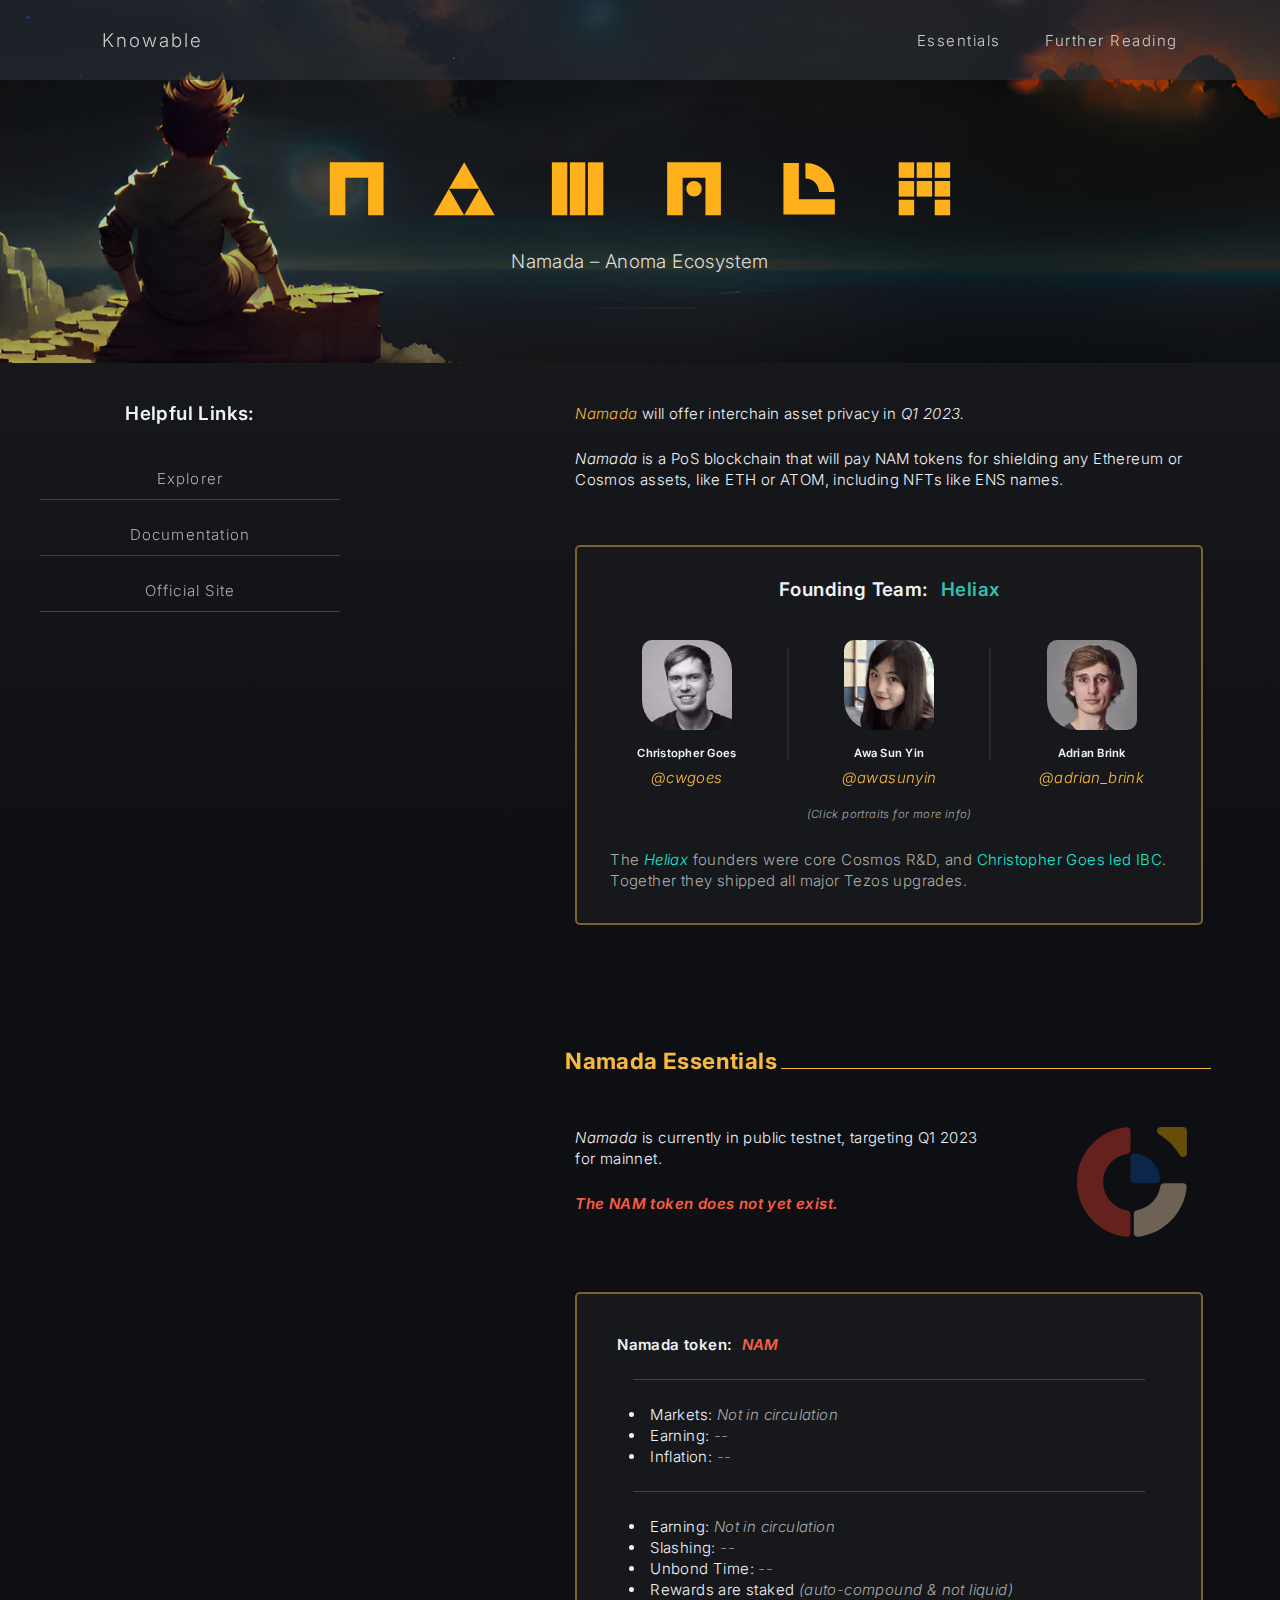
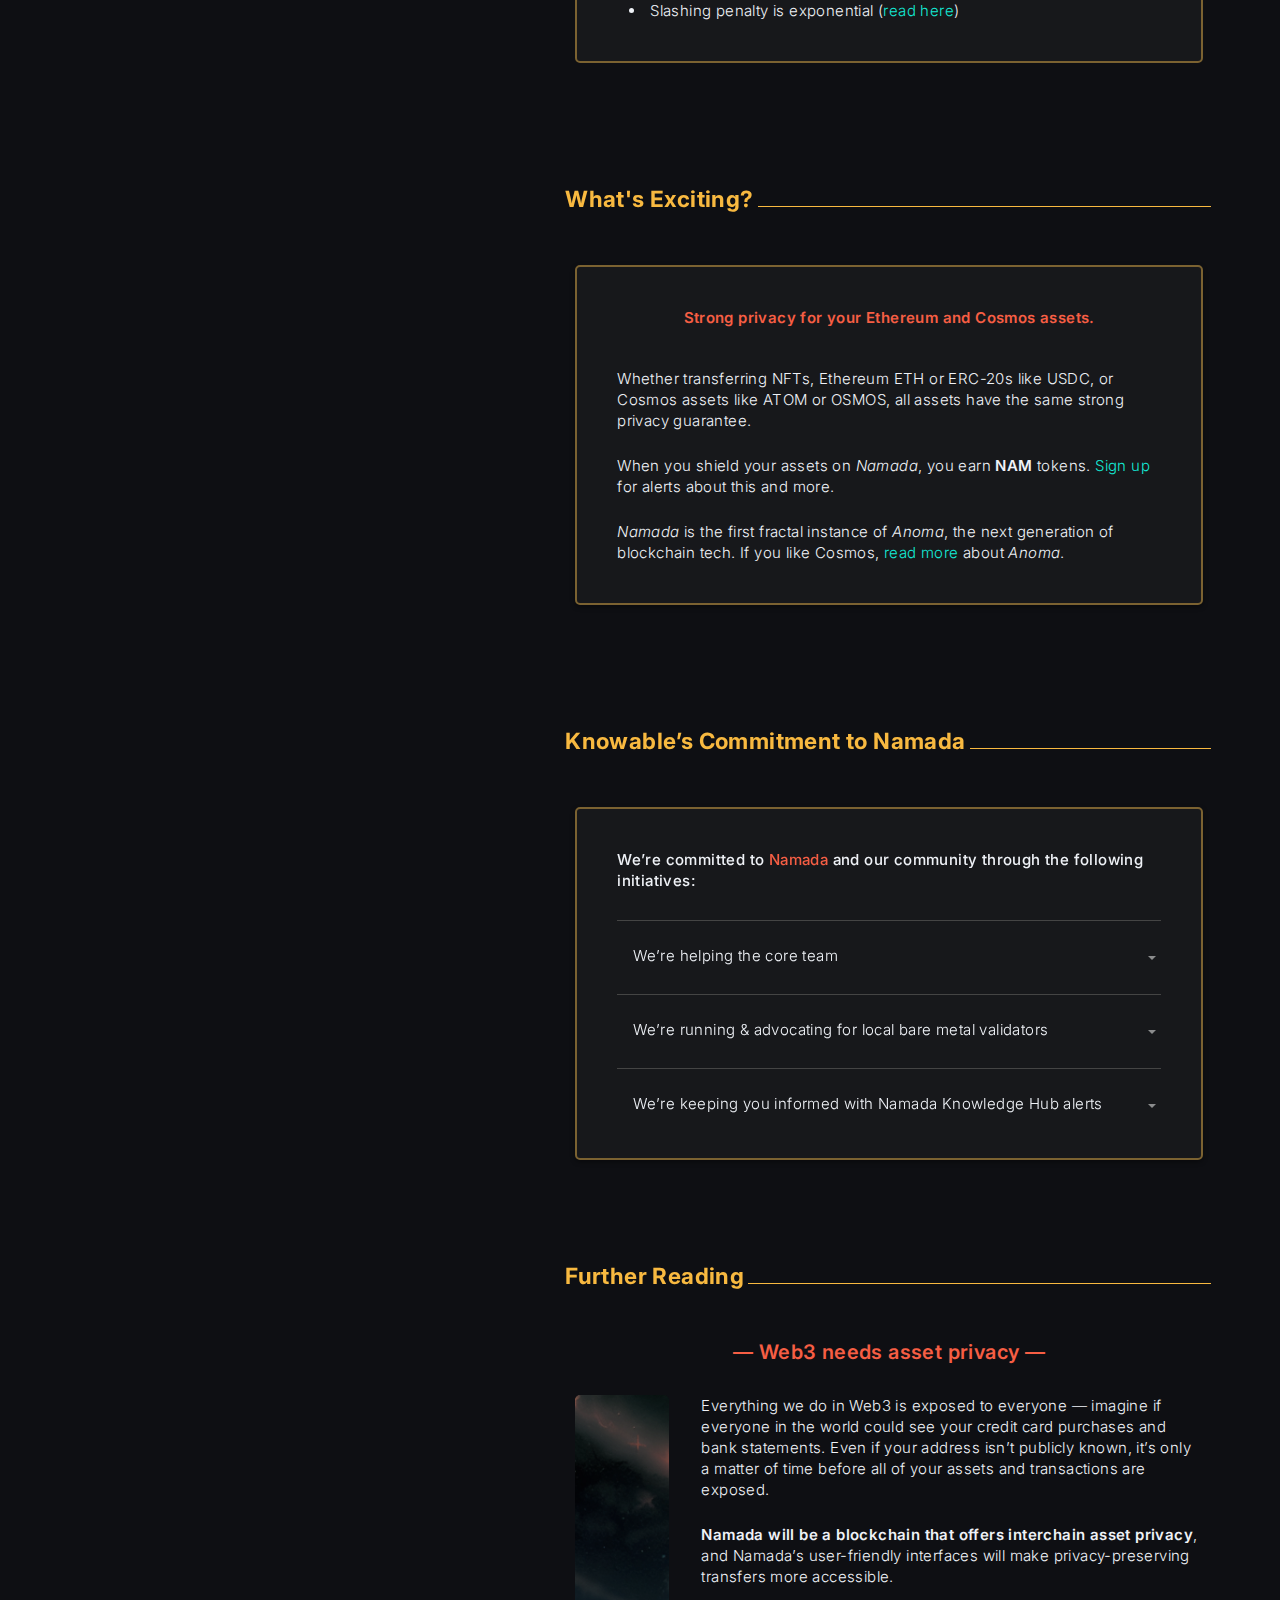
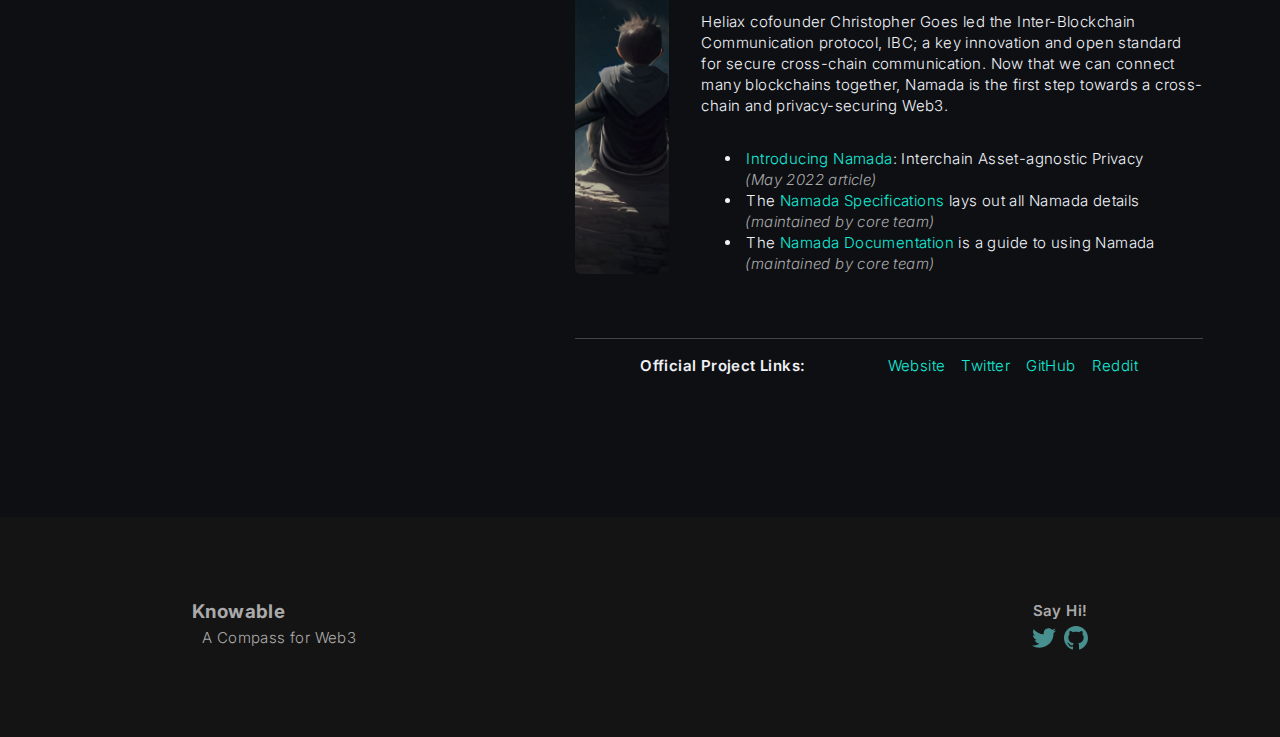
==== namada.html @ 047f239c "merge namada landing page" ====
<!doctype html>

<html lang="en">

<head>
  <meta charset="utf-8">
  <meta name="viewport" content="width=device-width, initial-scale=1, shrink-to-fit=no">

  <title>Knowable</title>
  <meta name="description" content="Knowable helps Web3 contributors to coordinate, inform & guide decentralized communities.">
  <meta name="author" content="Knowable.vc">

  <meta property="og:title" content="Knowable">
  <meta property="og:type" content="website">
  <meta property="og:url" content="https://knowable.vc/">
  <meta property="og:description" content="Knowable helps Web3 contributors to coordinate, inform & guide decentralized communities.">
  <meta property="og:image" content="assets/namada-share.jpg">

  <link rel="preconnect" href="https://fonts.googleapis.com">
  <link rel="preconnect" href="https://fonts.gstatic.com" crossorigin>
  <link href="https://fonts.googleapis.com/css2?family=Bitter:wght@700&family=Inter:wght@300;500;600&display=swap" rel="stylesheet">
  <link rel="icon" type="image/png" href="assets/favicon.png"/>
  <link rel="icon" href="assets/favicon.svg" type="image/svg+xml">
  <link href="css/tooltip.css" rel="stylesheet" />
  <link href="css/namada.css" rel="stylesheet" />
</head>

<body class="bg-gradient" id="body">
  <div class="blur" id="blur"></div>
  <!-- NavBar -->
    <nav id="mainNav" class="mainNav">
      <div class="nav-container">
        <div class="nav-row">
          <a class="navbar-brand" href="./index.html">Knowable</a>
          <button class="navbar-toggler">Menu</button>
        </div>

        <div id="navbarResponsive" class="navbarResponsive navbarResponsive-hide">
          <a class="nav-link" href="#essentials">Essentials</a>
          <!--<a class="nav-link" href="#blog">Blog</a>-->
          <a class="nav-link" href="#further">Further Reading</a>
        </div>
      </div>
    </nav>

  <!-- End NavBar -->

  <!-- Splash -->
    <div id="splash-spacer"></div>
    <div class="splash">
      <!--
      <div class="logo">
      </div>

      <img src="./assets/logo.png" class="logo">-->
      <svg class="logo" version="1.1" id="Layer_1" x="0px" y="0px" viewBox="0 0 984.1 154.5" style="enable-background:new 0 0 154.5 984.1; fill: #ffb11b;" xmlns="http://www.w3.org/2000/svg">
        <defs></defs>
        <g transform="matrix(1, 0, 0, 1, 321.050201, -321.249878)">
          <rect x="39.6" y="359" width="23" height="79"></rect>
          <rect x="93.3" y="359" width="23" height="79"></rect>
          <rect x="66.4" y="359" width="23" height="79"></rect>
        </g>
        <g transform="matrix(1, 0, 0, 1, 666.350281, -666.549866)">
          <path d="M115.7,748.7h-23c0-11.2-9.1-20.3-20.3-20.3l0-23C96.2,705.4,115.7,724.8,115.7,748.7z"></path>
          <polygon points="116.3,782.2 39.6,782.2 39.6,705.4 62.6,705.4 62.6,759.2 116.3,759.2 	"></polygon>
        </g>
        <g transform="matrix(1, 0, 0, 1, 838.250183, -838.44989)">
          <rect x="39.6" y="904.1" width="23" height="23.2"></rect>
          <rect x="93.3" y="904.1" width="23" height="23.2"></rect>
          <rect x="66.4" y="904.1" width="23" height="23.2"></rect>
          <rect x="66.4" y="876.2" width="23" height="23.2"></rect>
          <rect x="39.6" y="932" width="23" height="23.2"></rect>
          <rect x="93.3" y="932" width="23" height="23.2"></rect>
          <rect x="39.6" y="876.2" width="23" height="23.2"></rect>
          <rect x="93.3" y="876.2" width="23" height="23.2"></rect>
        </g>
        <g transform="matrix(1, 0, 0, 1, 494.650177, -494.849854)">
          <polygon points="118,611.6 95,611.6 95,555.6 61,555.6 61,611.6 37.9,611.6 37.9,532.6 118,532.6 	"></polygon>
          <circle cx="78" cy="572.1" r="11.5"></circle>
        </g>
        <polygon points="109.65 116.75 86.65 116.75 86.65 60.75 52.65 60.75 52.65 116.75 29.55 116.75 29.55 37.75 109.65 37.75"></polygon>
        <g transform="matrix(1, 0, 0, 1, 151.900192, -152.099884)">
          <polygon points="78,189.9 55.2,229.3 100.7,229.3 	"></polygon>
          <polygon points="55.2,229.3 32.4,268.8 78,268.8 	"></polygon>
          <polygon points="100.7,229.3 78,268.8 123.5,268.8 	"></polygon>
        </g>
      </svg>
      <h5 class="tag">Namada – Anoma Ecosystem</h5>
    </div>
  <!-- End Splash -->


  <div class="flex-column master-container">

    <div class="menu-container">
      <div class="menu-sticky">
        <div class="helpful-links">
          <ul class="helpful-list">
            <li class="text-bold helpful-title">
              Helpful Links:
            </li>
            <li class="helpful-li">
              <a href="https://namada.explorers.guru/validators" target="_blank" rel="noopener noreferrer" class="helpful-item">
                Explorer
              </a>
            </li>
            <li class="helpful-li">
              <a href="https://docs.namada.net/index.html" target="_blank" rel="noopener noreferrer" class="helpful-item">
                Documentation
              </a>
            </li>
            <li class="helpful-li">
              <a href="https://namada.net/" target="_blank" rel="noopener noreferrer" class="helpful-item">
                Official Site
              </a>
            </li>
          </ul>
        </div>
      </div>
    </div>

    <!--main content-->
    <div class="flex-column content-container">

      <!-- Intro -->
        <div class="intro flex-column">
          <p class="align-self-start"><span class="text-italic"><a href="https://namada.net/" class="link-yellow"  target="_blank" rel="noopener noreferrer">Namada</a></span> will offer interchain asset privacy in <span class="text-italic">Q1 2023.</span></p>
          <p class="align-self-start"><span class="text-italic">Namada</span> is a PoS blockchain that will pay NAM tokens for shielding any Ethereum or Cosmos assets, like ETH or ATOM, including NFTs like ENS names.</p>
        </div>
      <!-- End Intro -->

  <!-- Team -->
        <div class="team">
          <div class="flex-column">

            <div class="flex-column team-box">
              <h3>Founding Team: <a href="https://heliax.dev/" target="_blank" rel="noopener noreferrer">Heliax</a></h3>
              <div class="flex-row space-around portrait-container">
                <div class="portrait-card flex-column Tooltip-Wrapper">
                  <div class="portrait-debouncer">
                    <img src="./assets/chris.webp" class="portrait" id="chris-pic">
                  </div>
                  <h6>Christopher Goes</h6>
                  <a href="https://twitter.com/cwgoes" class="link-yellow handle text-italic" target="_blank" rel="noopener noreferrer">@cwgoes</a>
                  <div class="Tooltip-Tip tooltip-hide right tooltip-format" id="chris-bio">
                    <ul class="bullet-list commitment-list" style="max-width: 400px;">
                      <li>Author & lead of the IBC protocol</li>
                      <li>Early Cosmos core developer & protocol architect</li>
                      <li>Wyvern DEX founder (settles all OpenSea trades)</li>
                    </ul>
                  </div>
                </div>
                <div class="team-divider"></div>
                <div class="portrait-card flex-column Tooltip-Wrapper">
                  <div class="portrait-debouncer">
                    <img src="./assets/awa.webp" class="portrait" id="awa-pic" style="filter: grayscale(50%);">
                  </div>
                  <h6>Awa Sun Yin</h6>
                  <a href="https://twitter.com/awasunyin" class="link-yellow handle text-italic" target="_blank" rel="noopener noreferrer">@awasunyin</a>
                  <div class="Tooltip-Tip tooltip-hide bottom tooltip-format" id="awa-bio">
                    <ul class="bullet-list commitment-list">
                      <li>Data scientist & software engineer at Chainalysis</li>
                      <li>Researcher at Cosmos (Tendermint)</li>
                    </ul>
                  </div>
                </div>
                <div class="team-divider"></div>
                <div class="portrait-card flex-column Tooltip-Wrapper">
                  <div class="portrait-debouncer">
                    <img src="./assets/adrian.webp" class="portrait" id="adrian-pic">
                  </div>
                  <h6>Adrian Brink</h6>
                  <a href="https://twitter.com/adrian_brink" class="link-yellow handle text-italic" target="_blank" rel="noopener noreferrer">@adrian_brink</a>
                  <div class="Tooltip-Tip tooltip-hide left tooltip-format" id="adrian-bio">
                    <ul class="bullet-list commitment-list">
                      <li>Early core developer Cosmos (Tendermint)</li>
                      <li>Technologist at Web3Foundation | Polkadot</li>
                    </ul>
                  </div>
                </div>
              </div>
              <p class="more-info text-italic">(Click portraits for more info)</p>
              <p class="team-summary-lg dark-grey">The <span class="text-italic"><a href="https://heliax.dev/" target="_blank" rel="noopener noreferrer">Heliax</a></span> founders were core Cosmos R&D, and <a href="https://arxiv.org/abs/2006.15918" target="_blank" rel="noopener noreferrer">Christopher Goes led IBC</a>. Together they shipped all major Tezos upgrades.</p>
            </div>

            <p class="team-summary-sm">The <span class="text-italic"><a href="https://heliax.dev/" target="_blank" rel="noopener noreferrer">Heliax</a></span> founders were core Cosmos R&D, and <a href="https://arxiv.org/abs/2006.15918" target="_blank" rel="noopener noreferrer">Christopher Goes led IBC</a>. Together they shipped all major Tezos upgrades.</p>
          </div>
        </div>
      <!-- End Team -->

      <!-- Namada Essentials -->
        <div class="essentials" id="essentials">
          <div class="flex-row section-head">
            <h2>Namada Essentials</h2><div class="yellow-rule" ></div>
          </div>

          <div class="flex-row space-between" style="margin-bottom: 55px;">
            <div>
            <p class="essentials-status"><span class="text-italic">Namada</span> is currently in public testnet, targeting Q1 2023 for mainnet.</p>
            <p class="text-italic text-bold token-name">The NAM token does not yet exist.</p>
            </div>
            <svg class="es-image" viewBox="0 0 335 335" fill="none" xmlns="http://www.w3.org/2000/svg">
              <defs></defs>
              <path fill="#eb4236" d="M162.914 322.736C162.908 324.327 162.568 325.9 161.917 327.351C161.267 328.803 160.319 330.102 159.135 331.166C157.952 332.229 156.559 333.033 155.046 333.525C153.533 334.017 151.933 334.187 150.351 334.023C65.9093 325.503 0 254.21 0 167.524C0 80.7889 65.9815 9.46668 150.488 1.0105C152.072 0.848236 153.672 1.01973 155.186 1.51391C156.699 2.00809 158.092 2.81399 159.275 3.87963C160.458 4.94528 161.404 6.24701 162.053 7.70089C162.702 9.15476 163.039 10.7285 163.042 12.3206L163.08 69.8498C163.092 72.5484 162.142 75.1631 160.401 77.2248C158.66 79.2864 156.241 80.6601 153.578 81.0993C133.018 84.3799 114.301 94.8832 100.788 110.723C87.2753 126.563 79.8525 146.701 79.8525 167.521C79.8525 188.342 87.2753 208.48 100.788 224.319C114.301 240.159 133.018 250.662 153.578 253.943C156.24 254.382 158.658 255.756 160.397 257.82C162.135 259.883 163.08 262.499 163.06 265.197L162.914 322.736Z" fill="black"></path>
              <path fill="#ffe2bd" d="M333.955 183.45C326.504 262.367 264.256 325.331 185.668 333.887C184.078 334.061 182.469 333.899 180.946 333.41C179.423 332.922 178.02 332.118 176.829 331.051C175.637 329.984 174.684 328.677 174.031 327.217C173.378 325.757 173.04 324.176 173.039 322.577V264.928C173.031 262.261 173.964 259.677 175.674 257.63C177.383 255.584 179.76 254.205 182.386 253.738C200.463 250.576 217.089 241.814 229.917 228.69C242.745 215.567 251.126 198.745 253.876 180.6C254.287 177.916 255.647 175.468 257.709 173.701C259.771 171.934 262.398 170.965 265.114 170.971H322.627C324.214 170.972 325.783 171.305 327.233 171.949C328.684 172.592 329.984 173.531 331.05 174.706C332.117 175.881 332.926 177.266 333.426 178.772C333.926 180.278 334.106 181.872 333.954 183.451" fill="black"></path>
              <path fill="#0a4ea0" d="M163.086 92.1215V159.594C163.086 162.611 164.285 165.504 166.419 167.638C168.552 169.771 171.446 170.969 174.463 170.969H242.736C244.35 170.966 245.945 170.62 247.415 169.954C248.885 169.289 250.197 168.319 251.265 167.108C252.332 165.897 253.13 164.474 253.606 162.932C254.082 161.39 254.225 159.764 254.026 158.163C249.119 117.515 220.711 85.8447 175.809 80.8246C174.213 80.6388 172.596 80.7922 171.064 81.2749C169.532 81.7575 168.119 82.5584 166.918 83.6251C165.717 84.6919 164.755 86.0003 164.095 87.4648C163.435 88.9292 163.091 90.5167 163.087 92.123" fill="black"></path>
              <path fill="#edae02" d="M243.281 11.6423C243.289 13.7137 243.846 15.746 244.896 17.5316C245.946 19.3171 247.451 20.7919 249.258 21.8052C275.796 36.8678 297.737 58.8663 312.731 85.4443C313.742 87.258 315.218 88.7699 317.006 89.8247C318.795 90.8794 320.832 91.4391 322.909 91.4463H323.088C326.176 91.4463 329.137 90.2197 331.321 88.0363C333.504 85.853 334.731 82.8917 334.731 79.804V11.6423C334.731 8.55456 333.504 5.5933 331.321 3.40995C329.137 1.22659 326.176 0 323.088 0L254.926 0C251.838 0 248.877 1.22659 246.694 3.40995C244.51 5.5933 243.284 8.55456 243.284 11.6423" fill="black"></path>
            </svg>
          </div>

          <div class="es-box">
            <div style="width: 100%;">
              <p class="native-token text-bold">Namada token: <span class="text-italic token-name" style="margin-left: 0.3rem;">NAM</span></p>
              <ul class="bullet-list es-list">
                <li><span>Markets: <span class="text-italic dark-grey">Not in circulation</span></span></li>
                <li><span>Earning: <span class="text-italic dark-grey">--</span></span></li>
                <li><span>Inflation: <span class="text-italic dark-grey">--</span></span></li>
              </ul>
              <ul class="bullet-list es-list">
                <li><span>Earning: <span class="text-italic dark-grey">Not in circulation</span></span></li>
                <li><span>Slashing: <span class="text-italic dark-grey">--</span></span></li>
                <li><span>Unbond Time: <span class="text-italic dark-grey">--</span></span></li>
                <li><span>Rewards are staked <span class="text-italic dark-grey">(auto-compound & not liquid)</span></span></li>
                <li><span>Slashing penalty is exponential (<a href="https://specs.anoma.net/main/architecture/economics/proof-of-stake/cubic-slashing.html" target="_blank" rel="noopener noreferrer">read here</a>)</span></li>
              </ul>
            </div>
          </div>

            <!--
            <img src="./assets/n.png" class="es-image">
          -->

        </div>
      <!-- End Namada Essentials -->

      <!-- Helpful Links -->
      <div class="helpful-links" id="helpful-mobile">
        <ul class="helpful-list">
          <li class="text-bold helpful-title">
            Helpful Links:
          </li>
          <li class="helpful-li">
            <a href="https://namada.explorers.guru/validators" target="_blank" rel="noopener noreferrer" class="helpful-item">
              Explorer
            </a>
          <li class="helpful-li">
            <a href="https://docs.namada.net/index.html" target="_blank" rel="noopener noreferrer" class="helpful-item">
              Documentation
            </a>
          </li>
          <li class="helpful-li">
            <a href="https://namada.net/" target="_blank" rel="noopener noreferrer" class="helpful-item">
              Official Site
            </a>
          </li>
        </ul>
      </div>

      <!-- End Helpful Links -->

      <!-- What's Exciting? -->
        <div class="exciting">
          <div class="flex-row section-head">
            <h2>What's Exciting?</h2><div class="yellow-rule" ></div>
          </div>
          <div class="exciting-box">
            <p class="earn text-bold">Strong privacy for your Ethereum and Cosmos assets.</p>
            <p>Whether transferring NFTs, Ethereum ETH or ERC-20s like USDC, or Cosmos assets like ATOM or OSMOS, all assets have the same strong privacy guarantee.</p>
            <p>When you shield your assets on <span class="text-italic">Namada</span>, you earn <span class="text-bold">NAM</span> tokens. <a href="#">Sign up</a> for alerts about this and more.</p>
            <p><span class="text-italic">Namada</span> is the first fractal instance of <span class="text-italic">Anoma</span>, the next generation of blockchain tech. If you like Cosmos, <a href="https://anoma.net/" target="_blank" rel="noopener noreferrer">read more</a> about <span class="text-italic">Anoma</span>.</p>
          </div>

        </div>
      <!-- End What's Exciting? -->

      <!-- Commitment -->
        <div class="commitment">
          <div class="gt-500">
            <div class="flex-row section-head">
              <h2>Knowable’s Commitment to Namada</h2><div class="yellow-rule" ></div>
            </div>
          </div>

          <div class="lt-500">
            <h2 class="header-utility hide-md">Knowable's</h2>
            <div class="flex-row section-head">
              <h2>Commitment to Namada</h2><div class="yellow-rule" ></div>
            </div>
          </div>

            <div class="flex-row">
              <img class="commitment-sb" src="./assets/commitment.jpg">
              <div class="commitment-box flex-column">
                <p class="" style="font-weight:500; text-align:left;">We’re committed to <span style="color: var(--orange);">Namada</span> and our community through the following initiatives:</p>

                <ul class="commitment-item">
                  <li>
                    <input id="check01" type="checkbox" name="menu"/>
                    <label for="check01">We’re helping the core team</label>
                    <ul class="submenu">
                      <li>Infrastructure support & testing.</li>
                      <li>Validator recruiting.</li>
                      <li>RPGF nomination efforts.</li>
                    </ul>
                  </li>
                </ul>

                <ul class="commitment-item">
                  <li>
                    <input id="check02" type="checkbox" name="menu"/>
                    <label for="check02">We’re running & advocating for local bare metal validators</label>
                    <ul class="submenu">
                      <li>Local bare metal infrastructure; bare metal advocacy & education.</li>
                      <li>Staking services & education.</li>
                      <li>Governance participation, education & advocacy.</li>
                    </ul>
                  </li>
                </ul>

                <ul class="commitment-item">
                  <li>
                    <input id="check03" type="checkbox" name="menu"/>
                    <label for="check03">We’re keeping you informed with Namada Knowledge Hub alerts</label>
                    <ul class="submenu">
                      <li>Stay up to date on launch progress, token news & more.</li>
                      <li>Sign up <a href="#">here</a>!</li>
                    </ul>
                  </li>
                </ul>

                <!--<p style="margin-top: 3.5rem; color: var(--yellow-text); text-align: center;">[sentence for call to action to join our efforts and also to delegate NAM]</p>-->
              </div>
              <img class="commitment-sb sb-right" src="./assets/commitment.jpg">
            </div>


        </div>
      <!-- End Commitment -->

      <!-- Blog --
        <div class="blog" id="blog">
          <div class="flex-row section-head">
            <h2>From Our Blog</h2><div class="yellow-rule" ></div>
          </div>
          <div class="flex-column blog-box">

            <!--Article--
            <div class="blog-debouncer">
              <a href="#" class="blog-card">
                <div class="flex-row">
                  <img src="./assets/article1.jpg" class="blog-image-lg">
                  <div class="blog-right">
                    <p class="blog-title text-bold">Data Security in a Digital Society</p>
                    <p class="blog-date text-italic">6 January, 2023</p>
                    <div class="flex-row">
                      <img src="./assets/article1.jpg" class="blog-image-sm">
                      <p class="blog-description">We’re rapidly moving from a material society to a busy, digital metropolis, with Web3 promising us digital ownership–but who wants to live in a busy metropolis without curtains?</p>
                    </div>
                  </div>
                </div>
              </a>
            </div>
            <!--end article--

          </div>
        </div>
      <!-- End Blog -->

      <!-- Further Reading -->
        <div class="further-reading" id="further">
          <div class="flex-row section-head">
            <h2>Further Reading</h2><div class="yellow-rule" ></div>
          </div>

          <div>
            <p class="topic text-bold">— Web3 needs asset privacy —</p>
            <div class="flex-row">
              <img class="commitment-sb further-sb" src="./assets/commitment.jpg">
              <div>
                <p>Everything we do in Web3 is exposed to everyone — imagine if everyone in the world could see your credit card purchases and bank statements. Even if your address isn’t publicly known, it’s only a matter of time before all of your assets and transactions are exposed.</p>
                <p><span class="text-bold">Namada will be a blockchain that offers interchain asset privacy</span>, and Namada’s user-friendly interfaces will make privacy-preserving transfers more accessible.</p>
                <p>Heliax cofounder Christopher Goes led the Inter-Blockchain Communication protocol, IBC; a key innovation and open standard for secure cross-chain communication. Now that we can connect many blockchains together, Namada is the first step towards a cross-chain and privacy-securing Web3.</p>
                <ul class="bullet-list commitment-list" style="margin-top: 2rem;">
                  <li><a href="https://blog.namada.net/introducing-namada-interchain-asset-agnostic-privacy/" target="_blank" rel="noopener noreferrer">Introducing Namada</a>: Interchain Asset-agnostic Privacy <span class="further-detail text-italic">(May 2022 article)</span></li>
                  <li>The <a href="https://specs.namada.net/" target="_blank" rel="noopener noreferrer">Namada Specifications</a> lays out all Namada details <span class="further-detail text-italic">(maintained by core team)</span></li>
                  <li>The <a href="https://docs.namada.net/" target="_blank" rel="noopener noreferrer">Namada Documentation</a> is a guide to using Namada <span class="further-detail text-italic">(maintained by core team)</span></li>
                </ul>
              </div>
            </div>
          </div>

            <ul class="social-list">
              <li class="social-heading text-bold">Official Project Links:</li>
              <li>
                <ul class="social-list-l2">
                  <li class="social-li"><a href="https://namada.net/" target="_blank" rel="noopener noreferrer" class="social">Website</a></li>
                  <li class="social-li"><a href="https://twitter.com/namadanetwork" target="_blank" rel="noopener noreferrer" class="social">Twitter</a></li>
                  <li class="social-li"><a href="https://github.com/anoma/namada" target="_blank" rel="noopener noreferrer" class="social">GitHub</a></li>
                  <li class="social-li"><a href="https://www.reddit.com/r/Namada/" target="_blank" rel="noopener noreferrer" class="social">Reddit</a></li>
                </ul>
              </li>
            </ul>
        </div>

      <!-- End Further Reading -->
    </div>
  </div>

  <!-- Footer -->
    <div class="footer flex-row">
      <div>
        <a href="./index.html"><h5>Knowable</h5></a>
        <p style="padding-left:10px;">A Compass for Web3</p>
      </div>
      <div class="flex-column">
        <p class="text-bold">Say Hi!</p>
        <div class="flex-row" style="gap: 8px;">
          <a href="https://twitter.com/vKnowable" target="_blank" rel="noopener noreferrer" class="social">
            <svg class="social-icon" width="24" height="24" viewBox="0 0 24 24" xmlns="http://www.w3.org/2000/svg">
              <defs></defs>
              <path d="M24 4.557c-.883.392-1.832.656-2.828.775 1.017-.609 1.798-1.574 2.165-2.724-.951.564-2.005.974-3.127 1.195-.897-.957-2.178-1.555-3.594-1.555-3.179 0-5.515 2.966-4.797 6.045-4.091-.205-7.719-2.165-10.148-5.144-1.29 2.213-.669 5.108 1.523 6.574-.806-.026-1.566-.247-2.229-.616-.054 2.281 1.581 4.415 3.949 4.89-.693.188-1.452.232-2.224.084.626 1.956 2.444 3.379 4.6 3.419-2.07 1.623-4.678 2.348-7.29 2.04 2.179 1.397 4.768 2.212 7.548 2.212 9.142 0 14.307-7.721 13.995-14.646.962-.695 1.797-1.562 2.457-2.549z"></path>
            </svg>
          </a>
          <a href="https://github.com/vknowable" target="_blank" rel="noopener noreferrer" class="social">
            <svg class="social-icon" width="24" height="24" viewBox="0 0 24 24" xmlns="http://www.w3.org/2000/svg">
              <defs></defs>
              <path d="M12 0c-6.626 0-12 5.373-12 12 0 5.302 3.438 9.8 8.207 11.387.599.111.793-.261.793-.577v-2.234c-3.338.726-4.033-1.416-4.033-1.416-.546-1.387-1.333-1.756-1.333-1.756-1.089-.745.083-.729.083-.729 1.205.084 1.839 1.237 1.839 1.237 1.07 1.834 2.807 1.304 3.492.997.107-.775.418-1.305.762-1.604-2.665-.305-5.467-1.334-5.467-5.931 0-1.311.469-2.381 1.236-3.221-.124-.303-.535-1.524.117-3.176 0 0 1.008-.322 3.301 1.23.957-.266 1.983-.399 3.003-.404 1.02.005 2.047.138 3.006.404 2.291-1.552 3.297-1.23 3.297-1.23.653 1.653.242 2.874.118 3.176.77.84 1.235 1.911 1.235 3.221 0 4.609-2.807 5.624-5.479 5.921.43.372.823 1.102.823 2.222v3.293c0 .319.192.694.801.576 4.765-1.589 8.199-6.086 8.199-11.386 0-6.627-5.373-12-12-12z"></path>
            </svg>
          </a>
        </div>
    </div>
  </div>
  <!-- End Footer -->

  <script src="js/namada-scripts.js"></script>

</body>

</html>
---- css/tooltip.css ----
/* Custom properties */
:root {
  --tooltip-text-color: #eff2f7;
  --tooltip-background-color: #b43c27;
  --tooltip-margin: 10px;
  --tooltip-arrow-size: 6px;
}

.tooltip-hide {
  display: none;
  height 0px; opacity: 0;
}

/* Wrapping */
.Tooltip-Wrapper {
  display: inline-block;
  position: relative;
}

/* Absolute positioning */
.Tooltip-Tip {
  position: absolute;
  border-radius: 4px;
  left: 50%;
  transform: translateX(-50%) translateY(+65%);
  padding: 1rem 0.25rem;
  color: var(--tooltip-text-color);
  background: var(--tooltip-background-color);
  font-size: 0.875rem;
  font-family: 'Inter', sans-serif;
  line-height: 1.35;
  z-index: 100;
  white-space: normal;
  width: 250px;
   height: auto;
 opacity: 1;
  transition: opacity 2s ease;
}
@media only screen and (min-width: 1101px) {
.Tooltip-Tip {
  white-space: nowrap;
  width: auto;
  transform: translateX(-50%);
}
}

/* CSS border triangles */
.Tooltip-Tip::before {
  content: " ";
  left: 50%;
  border: solid transparent;
  height: 0;
  width: 0;
  position: absolute;
  pointer-events: none;
  border-width: var(--tooltip-arrow-size);
  margin-left: calc(var(--tooltip-arrow-size) * -1);
}

/* Absolute positioning */
.Tooltip-Tip.top {
  top: calc(var(--tooltip-margin) * -1);
}
/* CSS border triangles */
.Tooltip-Tip.top::before {
  top: 100%;
  border-top-color: var(--tooltip-background-color);
}

/* Absolute positioning */
.Tooltip-Tip.right {
  left: calc(100% + var(--tooltip-margin));
  top: 50%;
  transform: translateX(0) translateY(-50%);
}
/* CSS border triangles */
.Tooltip-Tip.right::before {
  left: calc(var(--tooltip-arrow-size) * -1);
  top: 50%;
  transform: translateX(0) translateY(-50%);
  border-right-color: var(--tooltip-background-color);
}

/* Absolute positioning */
.Tooltip-Tip.bottom {
  bottom: calc(var(--tooltip-margin) * -1);
}
/* CSS border triangles */
.Tooltip-Tip.bottom::before {
  bottom: 100%;
  border-bottom-color: var(--tooltip-background-color);
}

/* Absolute positioning */
.Tooltip-Tip.left {
  left: auto;
  right: calc(100% + var(--tooltip-margin));
  top: 50%;
  transform: translateX(0) translateY(-50%);
}
/* CSS border triangles */
.Tooltip-Tip.left::before {
  left: auto;
  right: calc(var(--tooltip-arrow-size) * -2);
  top: 50%;
  transform: translateX(0) translateY(-50%);
  border-left-color: var(--tooltip-background-color);
}
---- css/namada.css ----
*,
*::before,
*::after {
  box-sizing: border-box;
}

:root {
  --orange: #f65e44;
  --yellow-text: #f8b940;
  --yellow-border: #7b6231;
}

@media (prefers-reduced-motion: no-preference) {
  :root {
    scroll-behavior: smooth;
  }
}

/*
* {
  border: 1px solid red;
}
@media only screen and (min-width: 1281px) {
  * {
    border: 1px solid purple;
  }
}
@media only screen and (min-height: 833px) {
  * {
    border: 1px solid purple;
  }
}*/

html {
  background: #0e0f13;
}
body {
  margin: 0;
  color: #eff2f7;
  font-size: 15px;
  font-family: 'Inter', sans-serif;
  font-weight: 300;
  line-height: 140%;
  letter-spacing: 0.4px;
  text-align: left;
  -webkit-text-size-adjust: 100%;
  -webkit-tap-highlight-color: rgba(0, 0, 0, 0);
  background: #0e0f13;
}
* {
  margin: 0;
  padding: 0;
}

::selection {
    background: rgba(166, 175, 189, 0.3);
}
::-moz-selection {
    background: rgba(166, 175, 189, 0.3);
}

a {
  color: #14ead6;
  text-decoration: none;
  transition: all 0.1s ease-in-out;
}
a:hover {
  color: #498f90;
  transition: all 0.1s ease-in-out;
}

h2 {
  color: var(--yellow-text);
  font-size: 1.4rem;
  /*font-family: 'Bitter', 'Inter', sans-serif;*/
  font-family: 'Inter', sans-serif;
  /*margin-top: 20px;*/
  margin-bottom: 16px;
  position: relative;
  left: -10px;
  /*text-shadow: 0 2px 5px rgba(0, 0, 0, 0.8);*/
}


p {
  margin-bottom: 1.5rem;
}
p:last-child {
  margin-bottom: 0;
}

.text-italic {
  font-style: italic;
}
.text-bold {
  font-weight: 600;
}
.bullet-list {
  list-style-position: inside;
  padding-left: 1rem;
  margin: 0 1rem;
  text-align: left;
}
.bullet-reducer {
  position: relative;
  left: -8px;
}
.yellow-rule {
  background: var(--yellow-text);
  width: 1px;
  height: 1.5px;
  position: relative;
  left: 8px;
  margin-left: -14px;
  flex-grow: 1;
  /*box-shadow: 0 2px 5px rgba(0, 0, 0, 0.4);*/
}
.header-utility {
  margin-bottom: 0;
}
@media only screen and (min-width: 501px) {
  .lt-500 {
    display: none;
  }
}
@media only screen and (max-width: 500px) {
  .gt-500 {
    display: none;
  }
}
.flex-row {
  display: flex;
  flex-direction: row;
}
.flex-column {
  display: flex;
  flex-direction: column;
  justify-content: center;
  align-items: center;
}
.section-head {
  justify-content: flex-start;
  align-items: baseline;
  margin-bottom: 2.5rem;
}
.space-around {
  justify-content: space-around;
}
.space-between {
  justify-content: space-between;
}
.align-self-start {
  align-self: flex-start;
}
.master-container {
  /*
  must be off for sticky menu to work
  */
  overflow-x: hidden;

}
.menu-container {
  display: none;
}
.menu-sticky {
  width: 300px;
  height: auto;
  margin-top: 40px;
  position: -webkit-sticky;
  position: sticky;
  top: 150px;
}
.content-container {
  width: 90%;
  max-width: 650px;
}
@media only screen and (min-width: 1101px) {
  .master-container {
    flex-direction: row;
    align-items: stretch;
    justify-content: space-between;
    overflow-x: visible;

  }
  .menu-container {
    width: 305px;
    display: inline;
    margin-left: 40px;
  }
  .content-container {
    max-width: 628px;
    margin-right: 6vw;
  }
}
@media only screen and (min-width: 1401px) {
  .master-container {
    padding: 0 6vw;
  }
}

.orange {
  color: var(--orange);
}
.dark-grey {
  color: #AAA;
}

.bg-gradient {
  background: #0e0f13;
}
@media only screen and (min-width: 1101px) {
  .bg-gradient {
    background: -webkit-gradient(linear, left top, left bottom, color-stop(0%,#091017), color-stop(100%,#04070B));
    background: -webkit-linear-gradient(top,  #1d1e22 0%, #0e0f13 100%);
    background:    -moz-linear-gradient(top,  #1d1e22 0%, #0e0f13 100%);
    background:     -ms-linear-gradient(top,  #1d1e22 0%, #0e0f13 100%);
    background:      -o-linear-gradient(top,  #1d1e22 0%, #0e0f13 100%);
    background:         linear-gradient(to bottom, #1d1e22 0%, #0e0f13 100%);
    filter: progid:DXImageTransform.Microsoft.gradient( startColorstr='#1d1e22', endColorstr='#0e0f13',GradientType=0 );
    background-attachment: fixed;
  }
}


#mainNav {
  min-height: 60px;
  min-width: 100%;
  overflow: hidden;
  position: fixed;
  top: 0;
  right: 0;
  left: 0;
  z-index: 1030;
  padding: 0 8vw;
  display: flex;
  align-items: center;
  justify-content: center;
}
.mainNav {
  background: #333;
  transition: background 0.25s ease-in-out;
}
.navbar-shrink {
  background: #0c7164;
}
#mainNav a {
  color: #CACACA;
}
#mainNav a:hover {
  color: var(--yellow-text);
}
#mainNav a:active {
  color: #eff2f7;
}
.navbar-brand {
  font-size: 1.25em;
  letter-spacing: 2px;
}
.nav-link {
  letter-spacing: 1.5px;
  display: block;
  padding: 10px 0;
  text-decoration: none;
}
.nav-container {
  display: flex;
  flex-wrap: wrap;
  justify-content: space-between;
  align-items: center;
  min-width: 100%;
}
.nav-row {
  width:100%;
  min-height: 60px;
  display: flex;
  align-items: center;
  justify-content: space-between;
}
.navbarResponsive-hide {
  display: none;
}
.navbar-toggler {
  color: #CACACA;
  font-family: 'Inter', sans-serif;
  padding: 0.5rem 0.75rem;
  font-size: 1rem;
  line-height: 1;
  background-color: transparent;
  border: 1px solid #CACACA;
  border-radius: 0.25rem;
  transition: box-shadow 0.15s ease-in-out;
  cursor: pointer;
}
@media (prefers-reduced-motion: reduce) {
  .navbar-toggler {
    transition: none;
  }
}
.navbar-toggler:hover {
  text-decoration: none;
}
.navbar-toggler:focus {
  text-decoration: none;
  outline: 0;
  box-shadow: 0 0 0 0.25rem;
}
@media only screen and (min-width: 1101px) {
  .mainNav {
    background: rgba(47, 54, 61, 0.5);
    transition: background 0.25s ease-in-out, height 0.25s ease-in-out;
    height: 80px;
  }
  .navbar-shrink {
    background: #0c7164;
    height: 60px;
    box-shadow: 0px 4px 5px rgba(0, 0, 0, 0.2);
  }
  .nav-row {
    width: auto;
  }
  #navbarResponsive {
    display: inline;
  }
  .nav-link {
    display: inline;
    margin-left: 40px;
  }
  .navbar-toggler {
    display: none;
  }
}
/*
@media only screen and (min-width: 801px) {
  #mainNav {
    height: 70px;
  }
  .navbar-toggler {
    display: none;
  }
  .collapse {
    display: inline;
  }
  .nav-item {
    margin-right: 80px;
  }
  .nav-item:last-child {
    margin-right: 0;
  }
}
*/
/*.navbar {
  overflow: hidden;
  position: fixed;
  background-color: rgba(47, 54, 61, 0.5);
  color: #CACACA;
  top: 0;
  width: 100%;
  height: 60px;
}*/

.link-yellow {
  color: var(--yellow-text);
  transition: all 0.1s ease-in-out;
}
.link-yellow:hover {
  color: var(--orange);
  transition: all 0.1s ease-in-out;
}


.splash {
  height: 180px;
  display: flex;
  flex-direction: column;
  align-items: center;
  /*background: linear-gradient(rgba(29, 30, 34 0.5), rgba(29, 30, 34 0.5) 55%), url(../assets/splash-sm.png);*/
  background: linear-gradient(rgba(0, 0, 0, 0.2), rgba(0, 0, 0, 0.3) 35%), url(../assets/splash.jpg);
  background-size: 130vw;
  background-position: 55%;
  background-repeat: no-repeat;
  /*may need to edit image directly for opacity*/
  /*opacity: 0.6;*/
}
.logo {
  margin-top: 45px;
  width: 75%;
  max-width: 600px;
  min-height: 35px;
  object-fit: contain;
  /*
  background: url(../assets/logo.png);
  background-position: center;
  background-size: cover;
  */
}
.tag {
  color: #DDD;
  margin-top: 2px;
  margin-bottom: 0;
  font-size: 1.1em;
  font-weight: 300;
  user-select: none;
}
/*room for opaque navbar on mobile*/
#splash-spacer {
  width: 100%;
  height: 60px;
}
@media only screen and (min-width: 1101px) {
  #splash-spacer {
    display: none;
  }
}
@media only screen and (min-width: 768px) {
  .splash {
    height: 260px;
    background-size: 130vw;
    background-position: 55% 50%;
  }
}
@media only screen and (min-width: 921px) {
  .splash {
    height: 260px;
    background-size: 115vw;
    background-position: 55% 50%;
  }
}
@media only screen and (min-width: 1101px) {
  .splash {
    height: 363px;
    width: 100%;
    background: linear-gradient(rgba(0, 0, 0, 0.1), rgba(0, 0, 0, 0.2) 35%), url(../assets/splash.jpg);
    background-position: 50% 50%;
    background-size: 110vw;
    background-repeat: no-repeat;
  }
  .logo {
    margin-top: 137px;
    width: 55%;
    max-width: 660px;
    height: auto;
    min-height: 77px;
  }
  .tag {
    margin-top: 10px;
    font-size: 1.25em;
  }
}

.intro {
  margin-top: 40px;
  width: 100%;
}


.team {
  width: 100%;
}
/*instead, team-section-sm/lg is cleaner? */
/*better? just duplicate/hide the summary text*/
.team-box {
  background: #17181b;
  border-radius: 5px;
  border: 1px solid var(--yellow-border);
  margin-top: 55px;
  margin-bottom: 55px;
  padding-top: 1.5rem;
  padding-bottom: 1rem;
  width: 100%;
  max-width: 628px;
}
.team-box h3 a {
  color: #34beb1;
  margin-left: 0.45rem;
}
.portrait {
  width: 75px;
  height: 75px;
  position: relative;
  top: 0;
  border-radius: 10px 30px;
  border: transparent;
  cursor: pointer;
  -webkit-user-select: none;
  -moz-user-select: none;
  -ms-user-select: none;
  user-select: none;
  transition: all 0.1s ease-in-out;
  margin-bottom: 0.25rem;
}
.portrait-debouncer:hover .portrait {
  position: relative;
  top: -4px;
  transition: all 0.1s ease-out;
}
.portrait-debouncer:active .portrait {
  top: -4px;
  transition: all 0.1s ease-out;
}
.portrait-container {
  width: 100%;
  margin-top: 1.25rem;
}
.portrait-card {
  margin-top: 20px;
  width: 110px;
}
.team-divider {
  width: 1px;
  height: 90px;
  background: #444;
  display: inline;
  align-self: center;
}
.more-info {
  font-size: 0.75em;
  font-style: italic;
  color: #AAA;
  margin-top: 1rem;
}
.team-summary-lg {
  display: none;
}
h3 { /*"Founding Team"*/
  text-align: center;
  font-size: 1.25em;
  font-weight: 600;
}
h6 { /*Team names*/
  color: #eff2f7;
  font-size: 0.75em;
  font-weight: 600;
  margin-top: 4px;
  letter-spacing: 0.25px;
}
.handle {
  margin-top: 0.2rem;
}
.blur {
  visibility: hidden;
  position: fixed;
  top: 0;
  left: 0;
  z-index: 10;
  width: 100vw;
  height: 100vh;
  background-color: rgba(100, 100, 100, 0.1);
  /*backdrop-filter: blur(1px);*/
}
.show {
  visibility: visible;
  -webkit-animation: fadeIn 0.5s;
  animation: fadeIn 0.5s;
}
@-webkit-keyframes fadeIn {
  from {opacity: 0;}
  to {opacity: 1;}
}
@keyframes fadeIn {
  from {opacity: 0;}
  to {opacity:1 ;}
}
@media only screen and (min-width: 1101px) {
  .team-box {
    display: flex;
    margin-top: 55px;
    margin-bottom: 40px;
    padding: 2rem;
    background: #17181b;
    border-radius: 5px;
    border: 2px solid var(--yellow-border);
    width: 110%;
    max-width: 628px;
    /*box-shadow: 2px 4px 10px rgba(0, 0, 0, 0.4);*/
  }
  .team-summary-sm {
    display: none;
  }
  .team-summary-lg {
    display: block;
    width: 558px;
  }
  .team-divider {
    width: 2px;
    height: 112px;
    background: rgba(202, 202, 202, 0.1);
    display: inline;
    align-self: center;
  }
  .portrait {
    width: 90px;
    height: 90px;
  }
}

.essentials {
  width: 100%;
  padding-top: 85px;
}
.essentials-status {
}
.es-box {
  display: flex;
  justify-content: center;
  align-items: center;
  border: 1px solid var(--yellow-border);
  border-radius: 5px;
  background: #17181b;
  padding: 2.5rem;
  /*box-shadow: 0 2px 5px rgba(0, 0, 0, 0.4);*/
}
.es-image {
  display: none;
  width: 15vw;
  max-width: 110px;
  height: auto;
  align-self: center;
  opacity: 0.5;
  filter: brightness(80%);
}
.es-container {
  justify-content: space-around;
  margin-top: 55px;
}
.native-token {
  margin: 0;
}
.token-name {
  color: var(--orange);
}
.es-list {
  margin-top: 1.5rem;
  padding-top: 1.5rem;
  border-top: 1px solid #444;
  text-indent: -20px;
}
@media only screen and (min-width: 1101px) {
  .es-box {
    border: 2px solid var(--yellow-border);
    border-radius: 5px;
    background: #17181b;
    padding: 2.5rem;
    /*box-shadow: 0 2px 5px rgba(0, 0, 0, 0.4);*/
  }
  .es-image {
    display: inline;
    height: 25%;
    width: auto;
    margin-left: 5rem;
    margin-right: 1rem;
  }
  .es-container {
  }
}

.helpful-links {
  margin-top: 75px;
  width: 46vw;
}
.helpful-title {
  font-size: 1.25em;
  color: #eff2f7;
  margin-bottom: 1.25rem;
}
.helpful-list {
  list-style: none;
  display: flex;
  flex-direction: column;
  align-items: center;
  gap: 14px;
}
.helpful-li {
  /*background: linear-gradient(rgba(20, 234, 214, 0.3) 80%, rgba(23, 243, 226, 0.25));*/
  /*
  border: 1px solid #6e6f72;
  border-radius: 5px;
  background: rgba(8, 85, 77, 0.6);
  box-shadow: 0 2px 5px rgba(0, 0, 0, 0.4);
  */

  border-bottom: 1px solid #444;
  width: 100%;
  max-width: 350px;
  height: 42px;
  display: flex;
  align-items: center;
  justify-content: center;
  position: relative;
  top: 0;
  transition: all 0.1s ease-out;
}
.helpful-li:hover {
  transition: all 0.1s ease-out;
  top: -2px;
  height: 46px;
  font-weight: bold;
  border-bottom: 1px solid var(--yellow-border);
}
.helpful-li:active {
  transition: all 0.1s ease-out;
  top: -2px;
  height: 46px;
  font-weight: bold;
  border: 1px solid var(--yellow-border);
}
.helpful-item {
  color: #AAA;
  letter-spacing: 1.2px;
  width: 100%;
  height: 100%;
  line-height: 1;
  display: flex;
  justify-content: center;
  align-items: center;
  user-select: none;
}
.helpful-item:hover {
  color: var(--yellow-text);
}
.helpful-item:active {
  color: var(--yellow-text);
}
.helpful-list-item:nth-child(even) .helpful-rect {
  /*background: linear-gradient(to left, rgb(7, 59, 83), rgba(7, 59, 83, 0) 64%);*/
}

.helpful-title .helpful-rect {
  /*background: linear-gradient(to left, rgb(52, 40, 33), rgba(52, 40, 33, 0) 64%);*/
  background: transparent;
  box-shadow: none;
  height: 30px;
}
@media only screen and (min-width: 1101px) {
  #helpful-mobile {
    display: none;
  }
  .helpful-links {
    width: 100%;
    margin: 0;
  }
  .helpful-rect {
    /*min-width: 200%;*/
    box-shadow: 0 2px 5px rgba(0, 0, 0, 0.3);
  }
}


.exciting {
  width: 100%;
  padding-top: 125px;
}
.earn {
  color: var(--orange);
  text-align: center;
  margin-bottom: 2.5rem;
}
@media only screen and (min-width: 1101px) {
  .exciting-box {
    border: 2px solid var(--yellow-border);
    border-radius: 5px;
    background: #17181b;
    padding: 2.5rem;
    box-shadow: 0 2px 5px rgba(0, 0, 0, 0.4);
  }
}

.commitment {
  width: 100%;
  padding-top: 125px;
}
.commitment-box {
  border: 1px solid var(--yellow-border);
  border-radius: 5px;
  background: #17181b;
  padding: 2.5rem;
  height: auto;
  box-shadow: 0 2px 5px rgba(0, 0, 0, 0.4);
  z-index: 3;
}
/*dropdown effect*/
/*Style for the first level menu bar*/
.commitment-item {
  width:100%;
  margin-top: 1.5rem;
  padding-top: 1.5rem;
  padding-left: 1rem;
  border-top: 1px solid #444;
  list-style-type:none;
  text-align: left;
}

label{
  position:relative;
  display:block;
  cursor:pointer;
  padding-right: 2.5rem;
}

label:after{
  content:"";
  position:absolute;
  display:block;
  top:50%;
  right:5px;
  width:0;
  height:0;
  border-top:4px solid rgba(255,255,255,.5);
  border-bottom:0 solid rgba(255,255,255,.5);
  border-left:4px solid transparent;
  border-right:4px solid transparent;
  transition:border-bottom .1s, border-top .1s .1s;
  }

label:hover,
input:checked ~ label {color: #14ead6;}

input:checked ~ label:after{
  border-top:0 solid rgba(255,255,255,.5);
  border-bottom:4px solid rgba(255,255,255,.5);
  transition:border-top .1s, border-bottom .1s .1s;
}

/*hide the inputs*/
input{display:none}

/*show the second levele menu of the selected voice*/
input:checked ~ .submenu{
  max-height:500px;
  transition:max-height 0.5s ease-in;
}

/*style for the second level menu*/
.submenu{
  max-height:0;
  overflow:hidden;
  text-indent: 0px;
  margin-left: 28px;
  margin-top: 0.25rem;
  list-style-type: circle;
  transition:max-height 0.35s ease-out;
}
.submenu li {
  color: #AAA;
  margin-top: 0.75rem;
  display: list-item;
  padding-right: 4rem;
}
/*end dropdown*/

.commitment-list {
  width: 91.4%;
  padding-left: 28px;
  text-indent: -20px;
  z-index: 6;
  color: #eff2f7;
}
.commitment-list-l2 {
  text-indent: 0px;
  list-style-position: outside;
  list-style-type: circle;
  margin-left: 28px;
  margin-top: 0.25rem;
  color: #AAA;
}
.commitment-sb {
  display: none;
  width: 5%;
  padding: 2rem 0;
  height: auto;
  /*margin-top: -15px;*/
  border-radius: 5px;
  opacity: 0.75;
  filter: grayscale(0%);
  object-fit: cover;
  object-position: 70%;
  mix-blend-mode: normal;
}
.sb-right {
  object-position: 85%;
}
@media only screen and (min-width: 1101px) {
  .commitment-box {
    border: 2px solid var(--yellow-border);
    border-radius: 5px;
    z-index: 3;
  }
  .commitment-box p {
    margin-bottom: 5px;
    color: #eff2f7;
  }
  .commitment-sb {
    width: 10%;
    opacity: 1;
    filter: none;
    object-position: 39%;
    margin-left: 1rem;
    padding: 0;
    order: 2;
    mix-blend-mode: normal;
  }
  .sb-right {
    display: none;
  }
}

.blog {
  width: 100%;
  padding-top: 105px;
}
.blog-right {
  padding-left: 2rem;
  flex-basis: 2;
}
.blog-image-lg {
  width: 25%;
  height: auto;
  object-fit: cover;
  filter: saturate(90%);
  flex-basis: 1;
  display: none;
}
.blog-image-sm {
  width: 25%;
  height: auto;
  object-fit: cover;
  filter: saturate(90%);
  flex-basis: 1;
  padding-right: 1.5rem;
}
.blog-card {
  padding: 2rem 0.5rem;
  border-top: 1px solid #444;
  border-bottom: 1px solid #444;
  width: 100%;
  display: block;
}
.blog-title {
  font-size: 1.25rem;
  color: #eff2f7;
  margin: 0;
}
.blog-description {
  color: #eff2f7;
  /*border-top: 1px solid #444;*/
  /*padding-top: 1rem;*/
  padding-top: 0;
  font-size: 0.825rem;
  /*text-align: justify;*/
}
.blog-date {
  color: #AAA;
  font-size: 0.75rem;
  margin-bottom: 1rem;
}
.blog-debouncer {
}
.blog-debouncer:hover .blog-card {
/*.blog-card:hover {*/
  transition: all 0.1s ease-out;
  position: relative;
  top: 10px;
  background: rgba(30,30,30,0.25);
  border-top: 1px solid #34beb1;
  border-bottom: 1px solid #34beb1;
}
.blog-card:hover .blog-title {
  /*font-size: 1.275rem;*/
}

@media only screen and (min-width: 1101px) {
  .blog-card {
    padding: 2rem;
    border-top: 1px solid transparent;
    border-bottom: 1px solid transparent;
  }
  .blog-description {
    border-top: 1px solid #444;
    padding-top: 1rem;
  }
  .blog-image-lg {
    display: block;
  }
  .blog-image-sm {
    display: none;
  }
}

.further-reading {
  width: 100%;
  padding-top: 105px;
  /*text-align: justify;*/
}
.topic {
  color: var(--orange);
  font-size: 1.25rem;
  margin: 0;
  margin-bottom: 2rem;
  text-align: center;
}
.further-detail {
  color: #AAA;
}
.social-list {
  list-style: none;
  display: flex;
  flex-wrap: wrap;
  gap: 1rem;
  justify-content: space-around;
  align-items: center;
  margin-top: 4rem;
  border-top: 1px solid #444;
  padding: 1rem 2rem;
}
.social-list-l2 {
  list-style: none;
  display: flex;
  flex-wrap: wrap;
  gap: 1rem;
  justify-content: space-between;
  align-items: center;
}
.social-li {

}
.further-sb {
  display: none;
}
@media only screen and (min-width: 1101px) {
  .further-sb {
    width: 15%;
    display: inline;
    order: 0;
    margin-left: 0;
    margin-right: 2rem;
    opacity: 0.8;
    filter: saturate(60%);
  }
}
.footer {
  margin-top: 125px;
  padding: 100px 15vw;
  width: 100%;
  height: 220px;
  background: rgba(248, 185, 64, 0.03);
  justify-content: space-between;
  align-items: center;
  color: #AAA;
}
.footer h5 {
  color: #AAA;
  font-size: 1.25em;
  margin-bottom: 5px;
  transition: all 0.25s ease-out;
}
.footer h5:hover {
  color: var(--yellow-text);
  transition: all 0.25s ease-out;
}
.footer p {
  margin-bottom: 5px;
}
.social-icon {
  fill: #489090;
  transition: all 0.25s ease-out;
}
.social-icon:hover {
  fill: #456C6C;
  transition: all 0.25s ease-out;
}
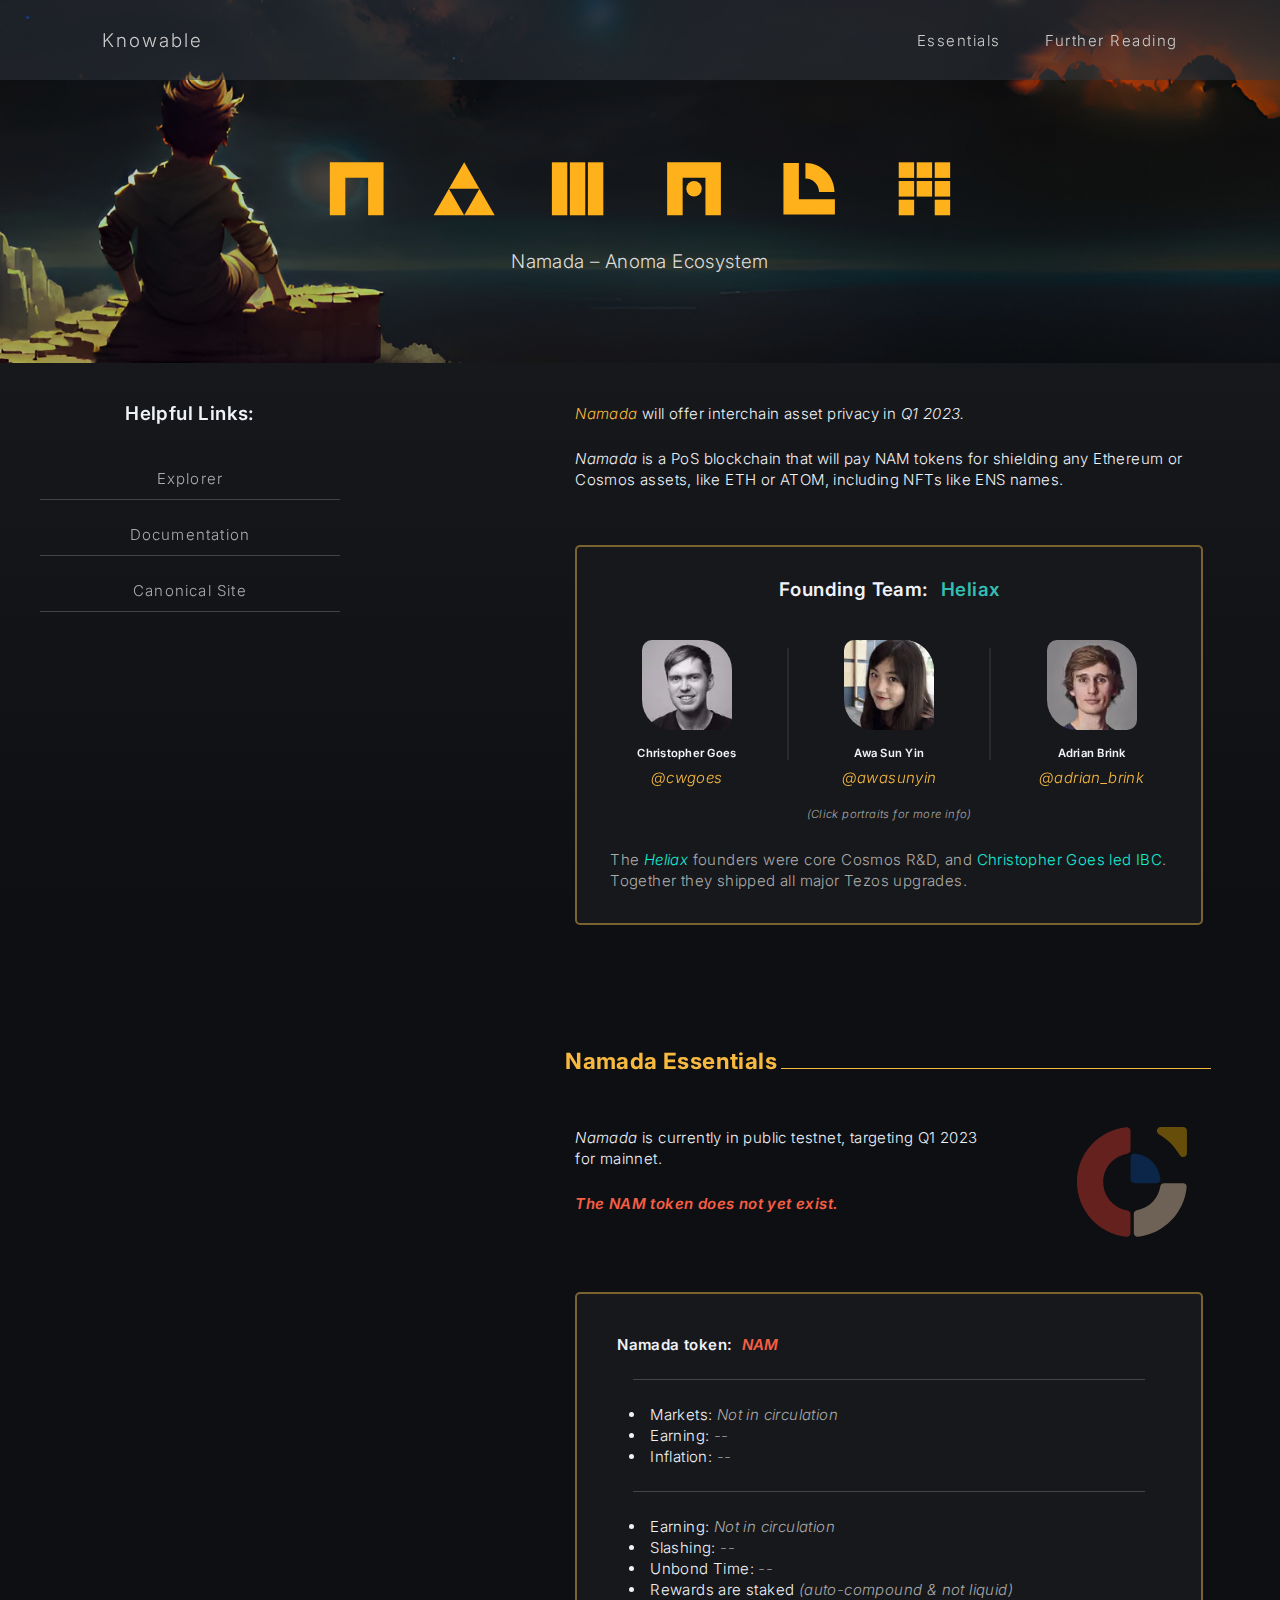
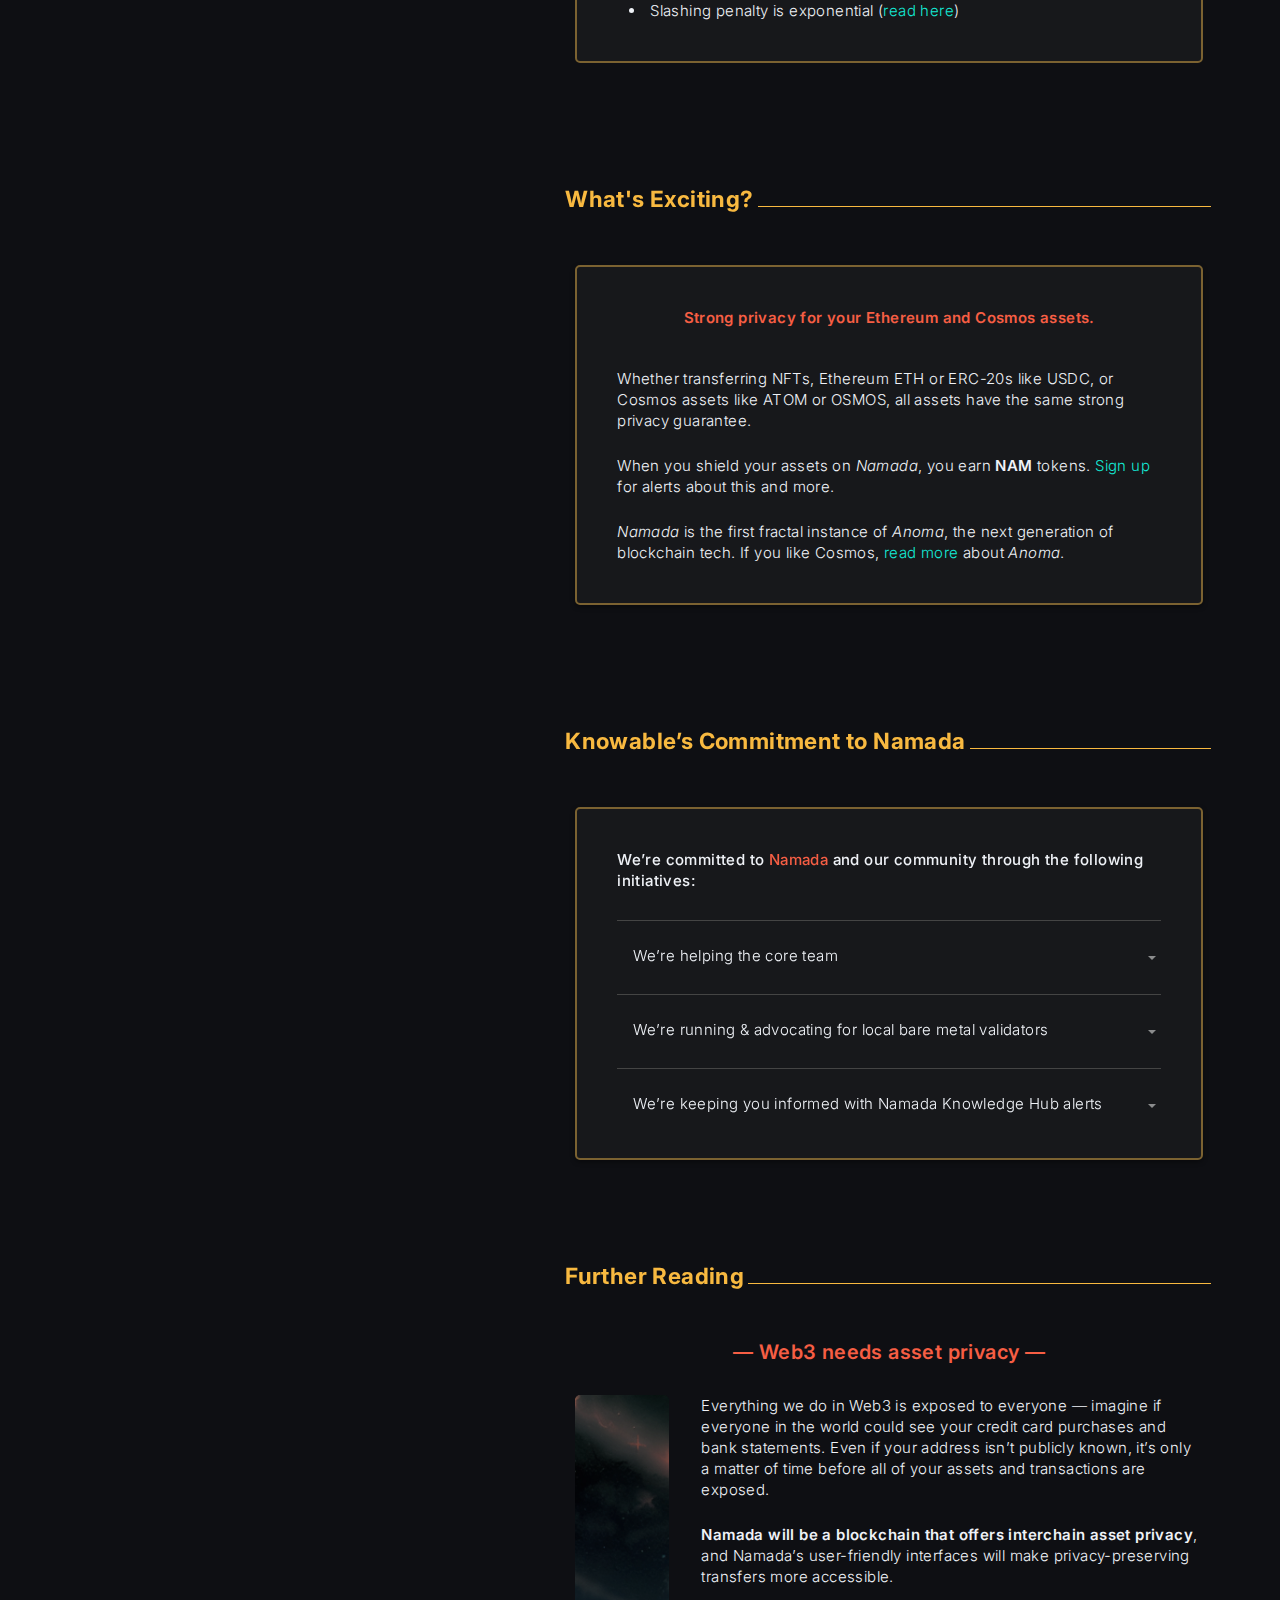
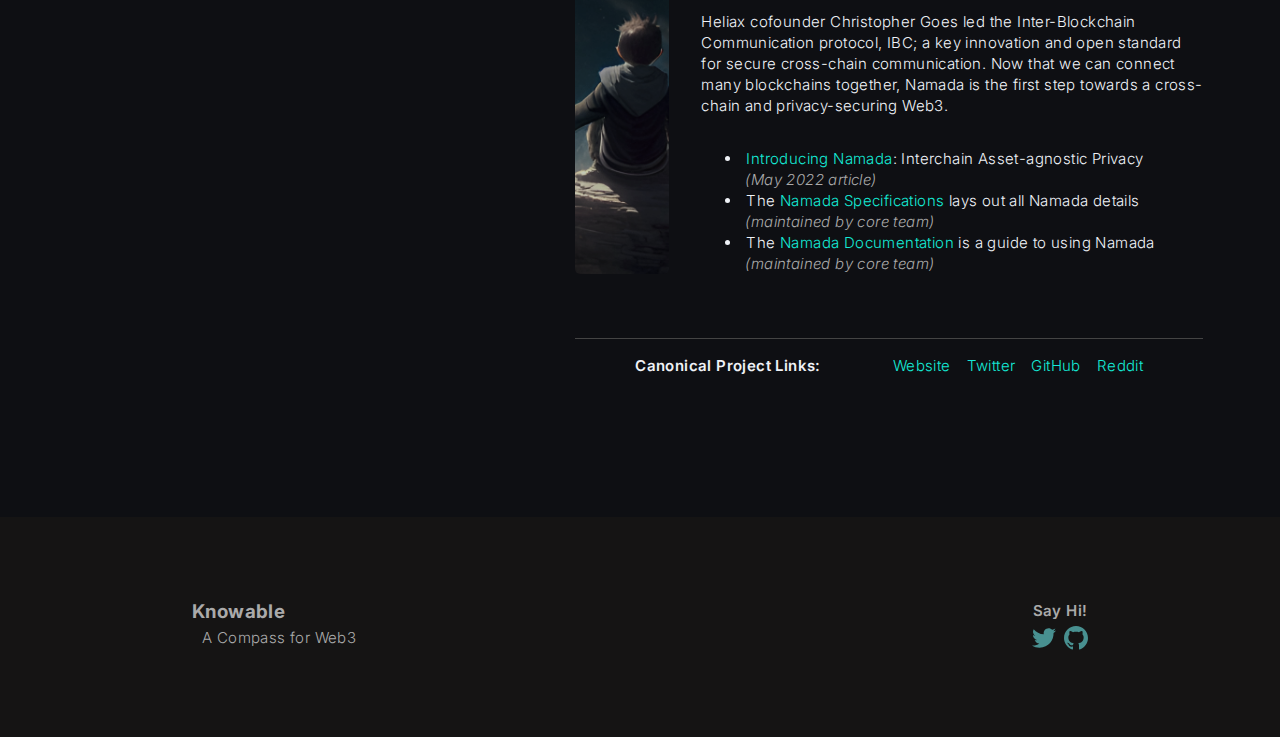
==== commit 26eb9832: "fix typos" ====
--- a/namada.html
+++ b/namada.html
@@ -31,7 +31,7 @@
     <nav id="mainNav" class="mainNav">
       <div class="nav-container">
         <div class="nav-row">
-          <a class="navbar-brand" href="./index.html">Knowable</a>
+          <a class="navbar-brand" href="./index">Knowable</a>
           <button class="navbar-toggler">Menu</button>
         </div>
 
@@ -111,7 +111,7 @@
             </li>
             <li class="helpful-li">
               <a href="https://namada.net/" target="_blank" rel="noopener noreferrer" class="helpful-item">
-                Official Site
+                Canonical Site
               </a>
             </li>
           </ul>
@@ -250,7 +250,7 @@
           </li>
           <li class="helpful-li">
             <a href="https://namada.net/" target="_blank" rel="noopener noreferrer" class="helpful-item">
-              Official Site
+              Canonical Site
             </a>
           </li>
         </ul>
@@ -266,7 +266,7 @@
           <div class="exciting-box">
             <p class="earn text-bold">Strong privacy for your Ethereum and Cosmos assets.</p>
             <p>Whether transferring NFTs, Ethereum ETH or ERC-20s like USDC, or Cosmos assets like ATOM or OSMOS, all assets have the same strong privacy guarantee.</p>
-            <p>When you shield your assets on <span class="text-italic">Namada</span>, you earn <span class="text-bold">NAM</span> tokens. <a href="#">Sign up</a> for alerts about this and more.</p>
+            <p>When you shield your assets on <span class="text-italic">Namada</span>, you earn <span class="text-bold">NAM</span> tokens. <a href="https://forms.gle/HRAQBSo85HGzKVSg9" target="_blank" rel="noopener noreferrer">Sign up</a> for alerts about this and more.</p>
             <p><span class="text-italic">Namada</span> is the first fractal instance of <span class="text-italic">Anoma</span>, the next generation of blockchain tech. If you like Cosmos, <a href="https://anoma.net/" target="_blank" rel="noopener noreferrer">read more</a> about <span class="text-italic">Anoma</span>.</p>
           </div>
 
@@ -323,7 +323,7 @@
                     <label for="check03">We’re keeping you informed with Namada Knowledge Hub alerts</label>
                     <ul class="submenu">
                       <li>Stay up to date on launch progress, token news & more.</li>
-                      <li>Sign up <a href="#">here</a>!</li>
+                      <li>Sign up <a href="https://forms.gle/HRAQBSo85HGzKVSg9" target="_blank" rel="noopener noreferrer">here</a>!</li>
                     </ul>
                   </li>
                 </ul>
@@ -390,7 +390,7 @@
           </div>
 
             <ul class="social-list">
-              <li class="social-heading text-bold">Official Project Links:</li>
+              <li class="social-heading text-bold">Canonical Project Links:</li>
               <li>
                 <ul class="social-list-l2">
                   <li class="social-li"><a href="https://namada.net/" target="_blank" rel="noopener noreferrer" class="social">Website</a></li>
--- a/css/tooltip.css
+++ b/css/tooltip.css
@@ -26,22 +26,28 @@
   padding: 1rem 0.25rem;
   color: var(--tooltip-text-color);
   background: var(--tooltip-background-color);
-  font-size: 0.875rem;
+  font-size: 0.8rem;
   font-family: 'Inter', sans-serif;
   line-height: 1.35;
   z-index: 100;
   white-space: normal;
-  width: 250px;
-   height: auto;
- opacity: 1;
+  width: 210px;
+  height: auto;
+  opacity: 1;
   transition: opacity 2s ease;
 }
 @media only screen and (min-width: 1101px) {
-.Tooltip-Tip {
-  white-space: nowrap;
-  width: auto;
-  transform: translateX(-50%);
+  .Tooltip-Tip {
+    width: 250px;
+    font-size: 0.875rem;
+  }
 }
+@media only screen and (min-width: 1101px) {
+  .Tooltip-Tip {
+    white-space: nowrap;
+    width: auto;
+    transform: translateX(-50%);
+  }
 }
 
 /* CSS border triangles */
--- a/css/namada.css
+++ b/css/namada.css
@@ -528,13 +528,24 @@
 }
 h6 { /*Team names*/
   color: #eff2f7;
-  font-size: 0.75em;
+  font-size: 0.65em;
   font-weight: 600;
   margin-top: 4px;
   letter-spacing: 0.25px;
 }
+@media only screen and (min-width: 401px) {
+  h6 {
+    font-size: 0.75em;
+  }
+}
 .handle {
+  font-size: 12px;
   margin-top: 0.2rem;
+}
+@media only screen and (min-width: 401px) {
+  .handle {
+    font-size: 15px;
+  }
 }
 .blur {
   visibility: hidden;
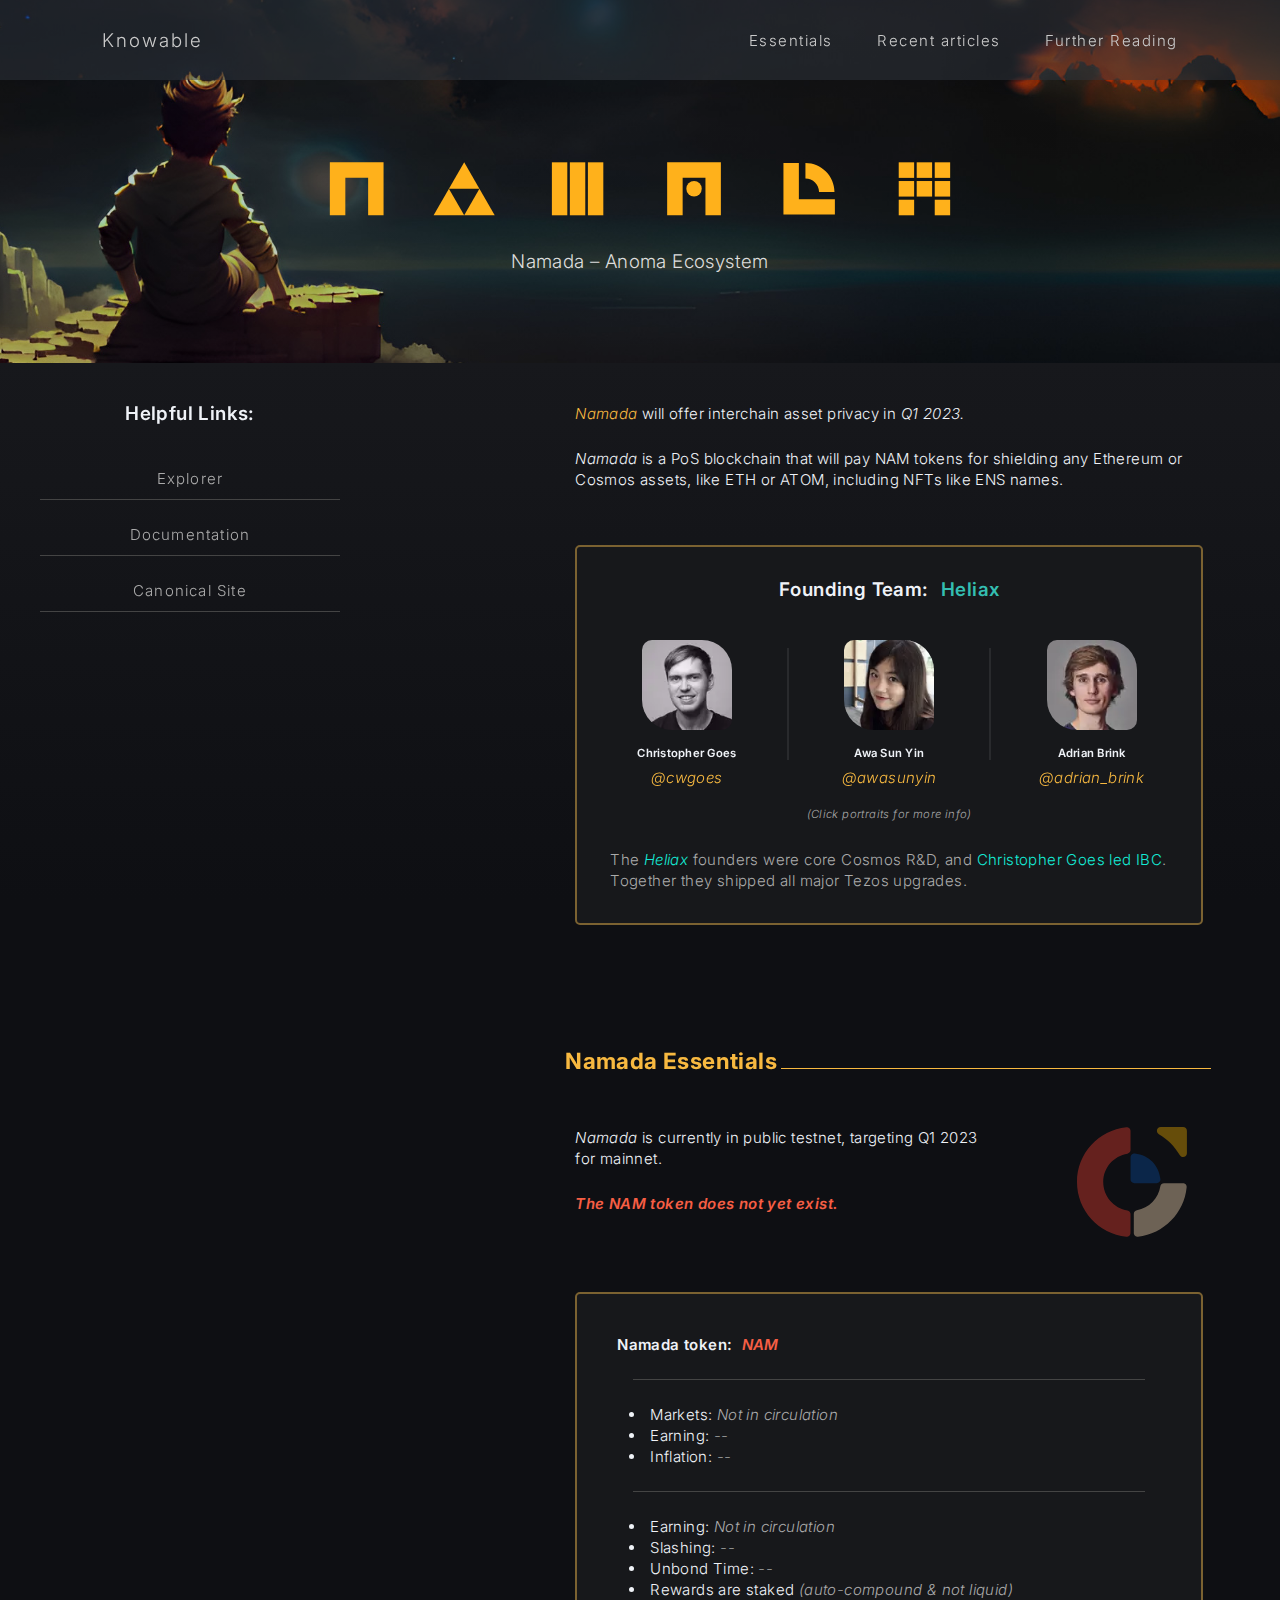
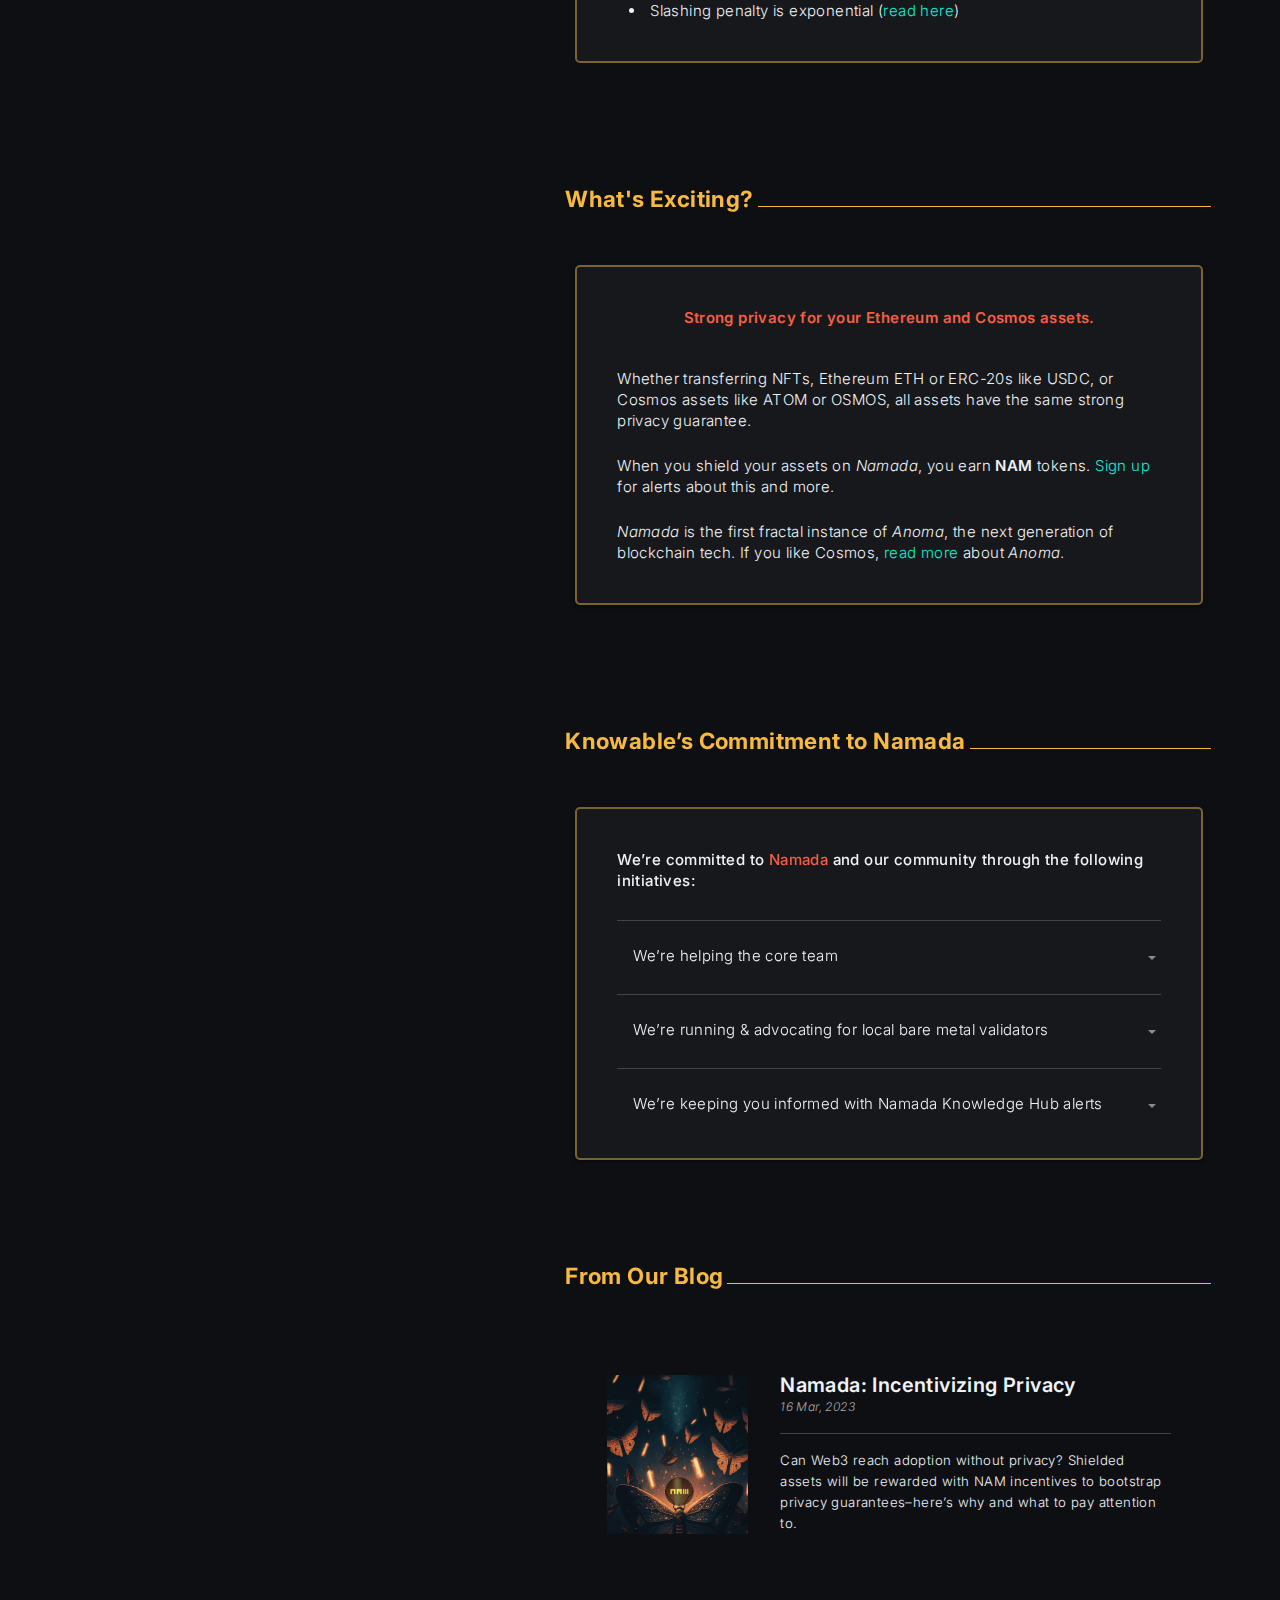
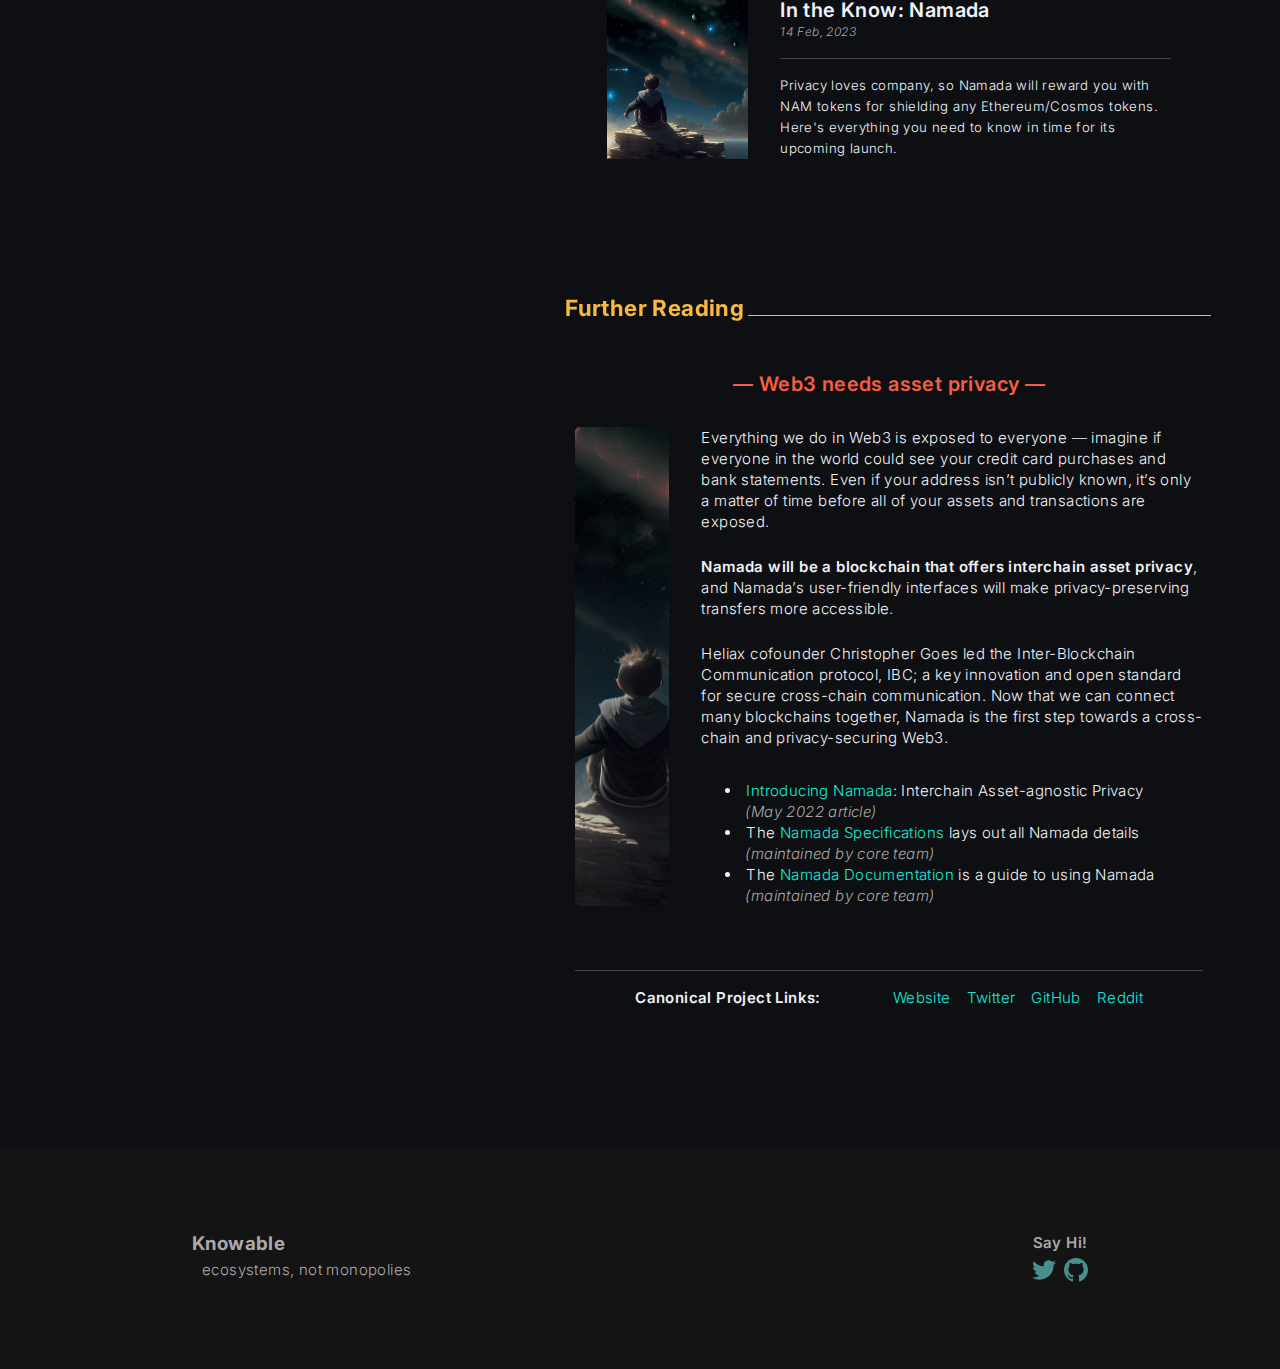
==== commit 7177c562: "add blog links" ====
--- a/namada.html
+++ b/namada.html
@@ -38,6 +38,7 @@
         <div id="navbarResponsive" class="navbarResponsive navbarResponsive-hide">
           <a class="nav-link" href="#essentials">Essentials</a>
           <!--<a class="nav-link" href="#blog">Blog</a>-->
+          <a class="nav-link" href="https://vknowable.github.io/knowable-blog/">Recent articles</a>
           <a class="nav-link" href="#further">Further Reading</a>
         </div>
       </div>
@@ -337,30 +338,48 @@
         </div>
       <!-- End Commitment -->
 
-      <!-- Blog --
+      <!-- Blog -->
         <div class="blog" id="blog">
           <div class="flex-row section-head">
             <h2>From Our Blog</h2><div class="yellow-rule" ></div>
           </div>
           <div class="flex-column blog-box">
 
-            <!--Article--
+            <!--Article-->
             <div class="blog-debouncer">
               <a href="#" class="blog-card">
                 <div class="flex-row">
-                  <img src="./assets/article1.jpg" class="blog-image-lg">
+                  <img src="./assets/flame.png" class="blog-image-lg">
                   <div class="blog-right">
-                    <p class="blog-title text-bold">Data Security in a Digital Society</p>
-                    <p class="blog-date text-italic">6 January, 2023</p>
+                    <p class="blog-title text-bold">Namada: Incentivizing Privacy</p>
+                    <p class="blog-date text-italic">16 Mar, 2023</p>
                     <div class="flex-row">
-                      <img src="./assets/article1.jpg" class="blog-image-sm">
-                      <p class="blog-description">We’re rapidly moving from a material society to a busy, digital metropolis, with Web3 promising us digital ownership–but who wants to live in a busy metropolis without curtains?</p>
+                      <img src="./assets/flame.png" class="blog-image-sm">
+                      <p class="blog-description">Can Web3 reach adoption without privacy? Shielded assets will be rewarded with NAM incentives to bootstrap privacy guarantees–here’s why and what to pay attention to.</p>
                     </div>
                   </div>
                 </div>
               </a>
             </div>
-            <!--end article--
+            <!--end article-->
+
+            <!--Article-->
+            <div class="blog-debouncer">
+              <a href="#" class="blog-card">
+                <div class="flex-row">
+                  <img src="./assets/cliff.jpg" class="blog-image-lg">
+                  <div class="blog-right">
+                    <p class="blog-title text-bold">In the Know: Namada</p>
+                    <p class="blog-date text-italic">14 Feb, 2023</p>
+                    <div class="flex-row">
+                      <img src="./assets/cliff.jpg" class="blog-image-sm">
+                      <p class="blog-description">Privacy loves company, so Namada will reward you with NAM tokens for shielding any Ethereum/Cosmos tokens. Here's everything you need to know in time for its upcoming launch.</p>
+                    </div>
+                  </div>
+                </div>
+              </a>
+            </div>
+            <!--end article-->
 
           </div>
         </div>
@@ -410,7 +429,7 @@
     <div class="footer flex-row">
       <div>
         <a href="./index.html"><h5>Knowable</h5></a>
-        <p style="padding-left:10px;">A Compass for Web3</p>
+        <p style="padding-left:10px;">ecosystems, not monopolies</p>
       </div>
       <div class="flex-column">
         <p class="text-bold">Say Hi!</p>
